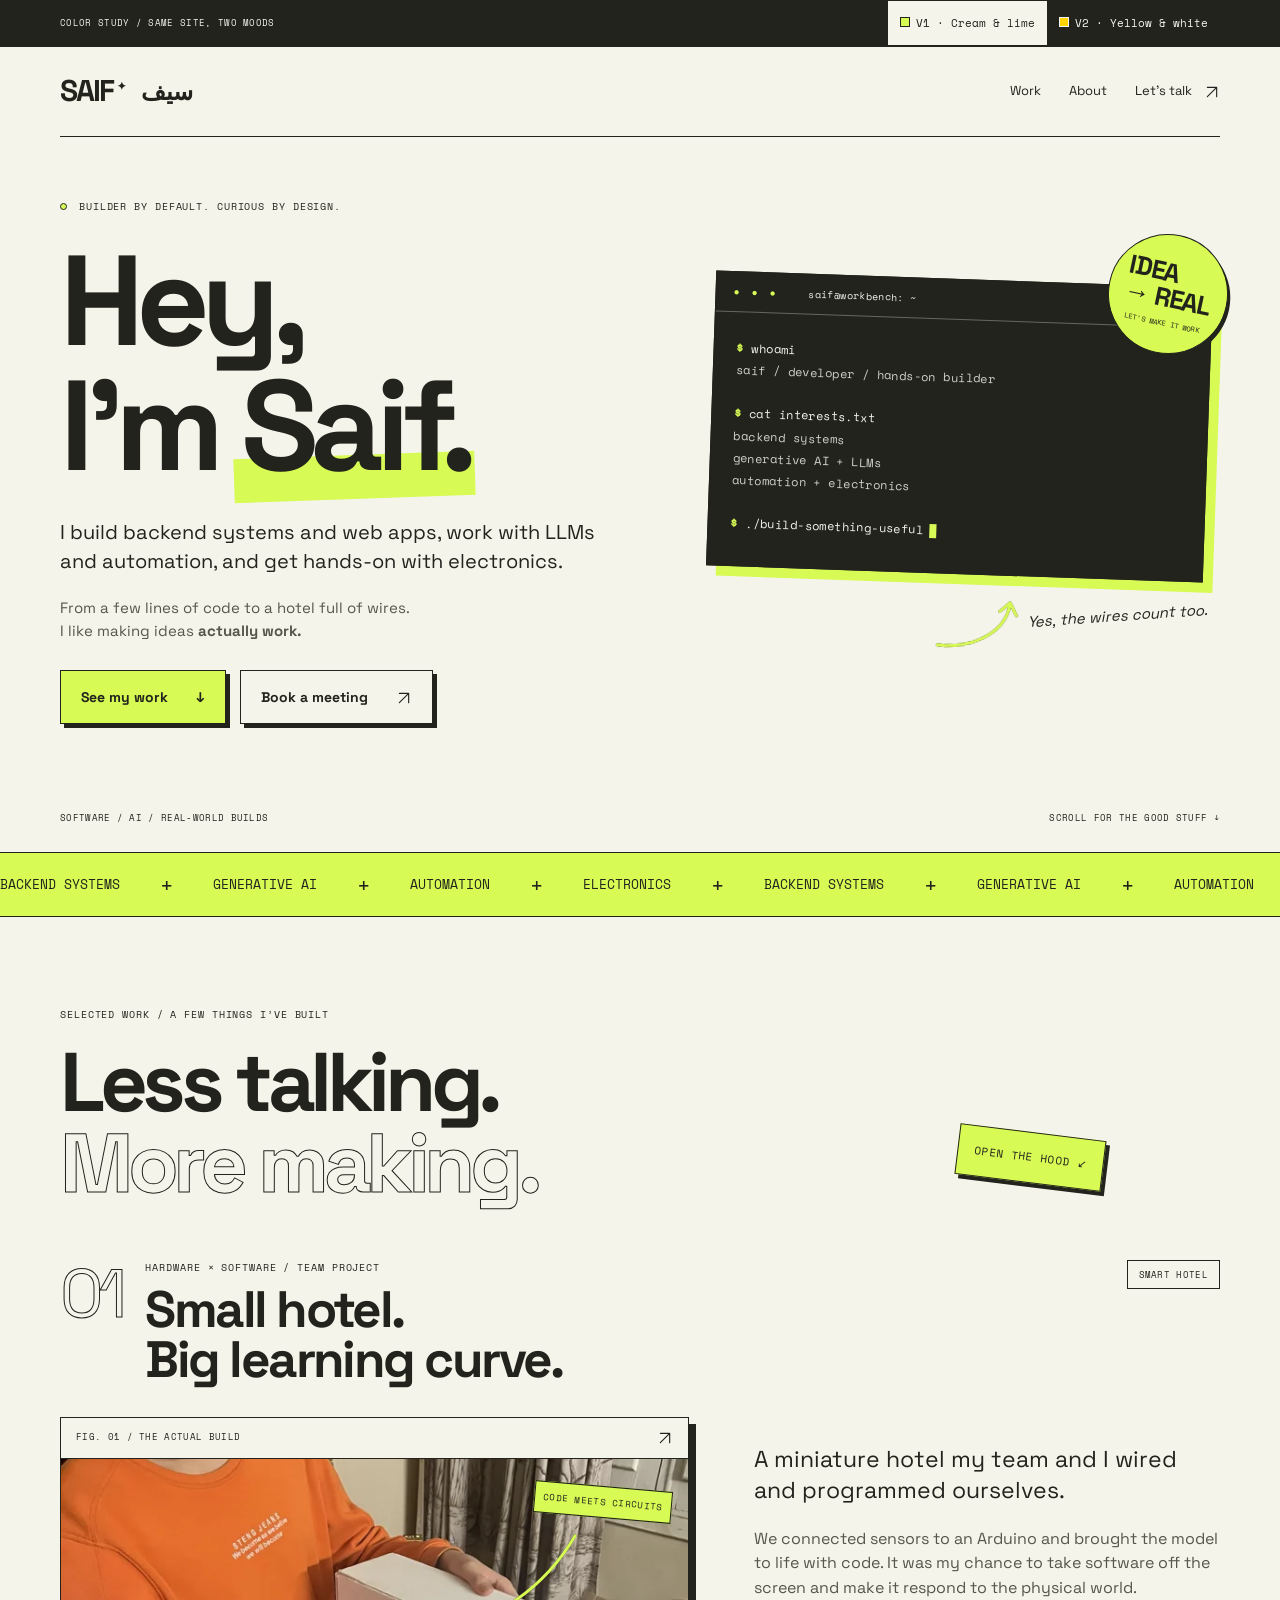
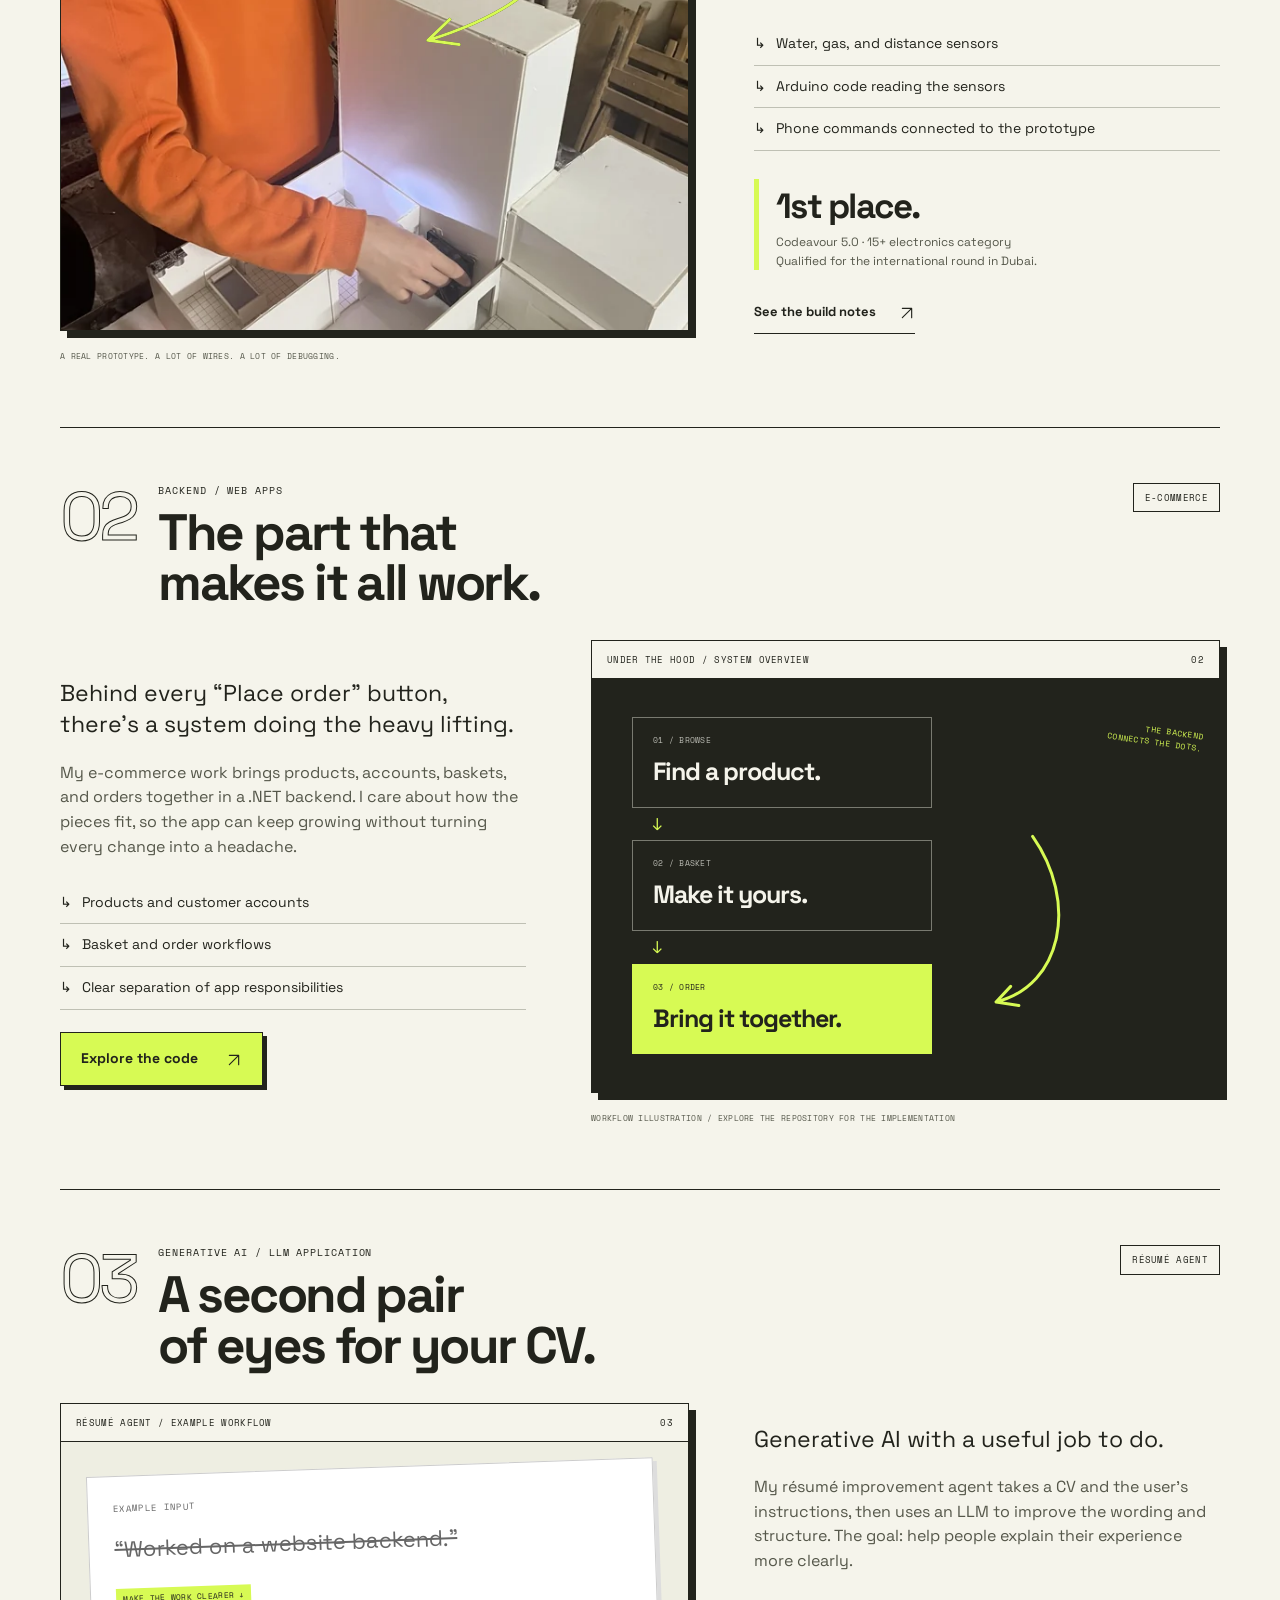
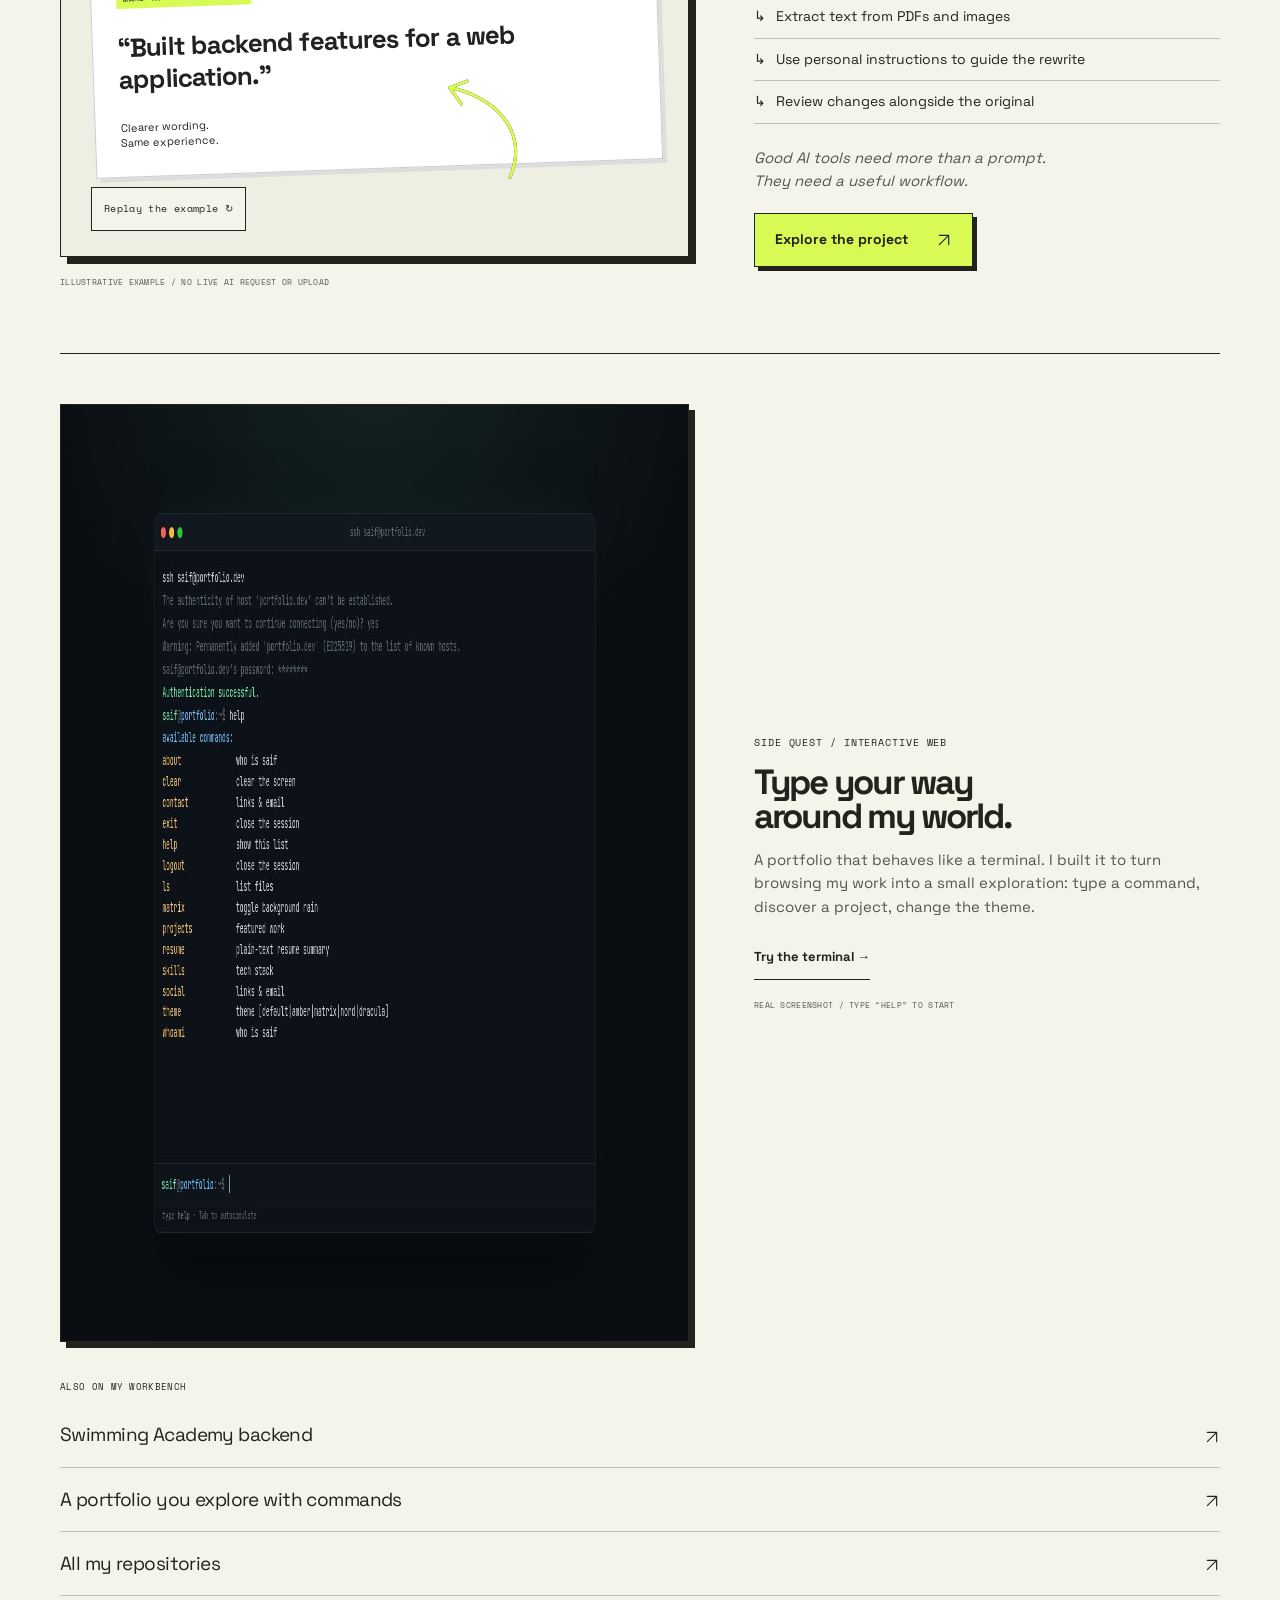
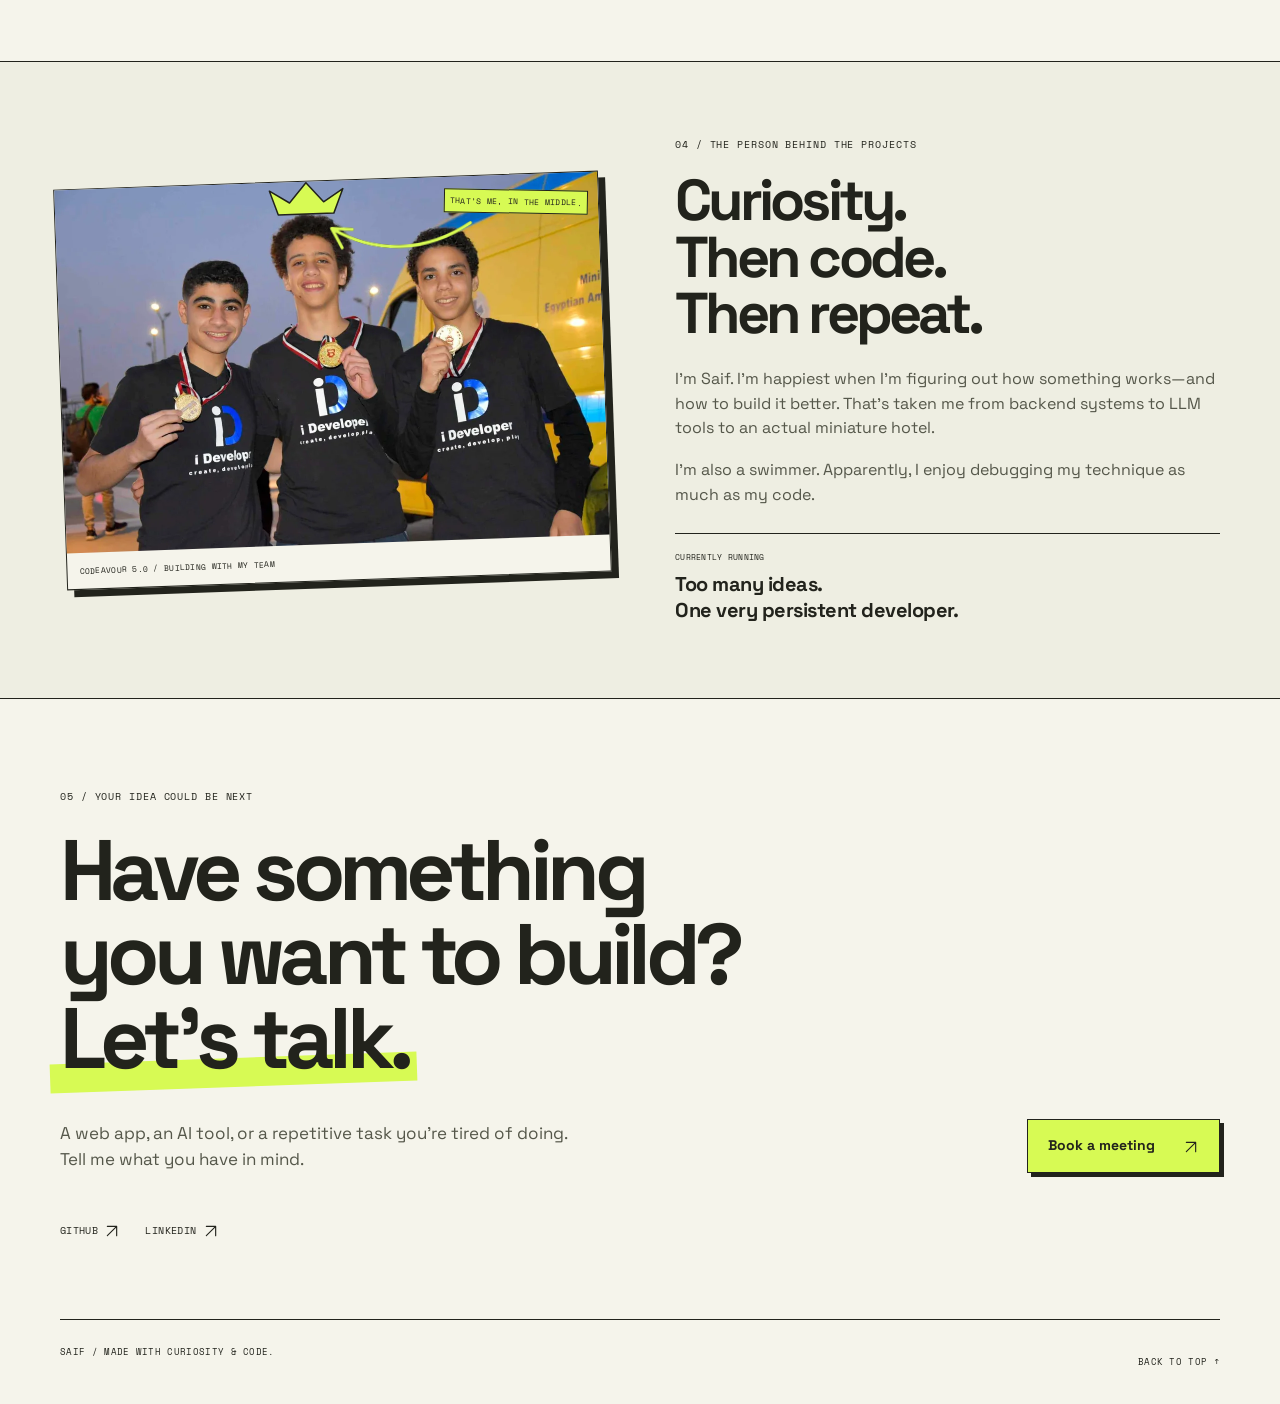
==== index.html @ 9e14cfbb "Build two tech-zine portfolio color demos" ====
<!doctype html>
<html lang="en" data-theme="cream">
<head><meta charset="utf-8"><meta name="viewport" content="width=device-width,initial-scale=1"><meta name="theme-color" content="#F5F4EB"><meta name="description" content="Hey, I’m Saif. I build backend systems, web apps, LLM tools, automation, and things with wires. Explore my projects and let’s talk."><title>Hey, I’m Saif. — Things I've built</title><link rel="icon" href="favicon.svg"><link rel="stylesheet" href="style.css"><script src="config.js"></script><script src="script.js" defer></script></head>
<body>
<a class="skip" href="#main">Skip to content</a>
<div class="palette"><div class="wrap palette-inner"><span class="mono">COLOR STUDY / SAME SITE, TWO MOODS</span><div role="group" aria-label="Choose color demo"><button data-palette="cream" aria-pressed="true"><i class="swatch cream"></i>V1 <span>· Cream & lime</span></button><button data-palette="yellow" aria-pressed="false"><i class="swatch yellow"></i>V2 <span>· Yellow & white</span></button></div></div></div>
<header class="wrap mast" id="top"><a class="logo" href="#top" aria-label="Saif home">SAIF<span>✦</span><small lang="ar">سيف</small></a><nav aria-label="Main navigation"><a href="#work">Work</a><a href="#about">About</a><a href="#contact">Let’s talk <span aria-hidden="true"><svg class="inline-arrow" viewBox="0 0 24 24" aria-hidden="true"><path d="M5 19 19 5M5 5h14v14"/></svg></span></a></nav></header>
<main id="main">
<section class="hero wrap">
<div class="hero-copy"><p class="mono eyebrow"><span class="status-dot"></span> BUILDER BY DEFAULT. CURIOUS BY DESIGN.</p><h1>Hey,<br>I’m <span class="highlight">Saif.</span></h1><p class="intro">I build backend systems and web apps, work with LLMs and automation, and get hands-on with electronics.</p><p class="hero-aside">From a few lines of code to a hotel full of wires.<br>I like making ideas <strong>actually work.</strong></p><div class="actions"><a class="button primary" href="#work">See my work <span aria-hidden="true">↓</span></a><button class="button booking">Book a meeting <span aria-hidden="true"><svg class="inline-arrow" viewBox="0 0 24 24" aria-hidden="true"><path d="M5 19 19 5M5 5h14v14"/></svg></span></button></div></div>
<div class="hero-art"><div class="terminal"><div class="terminal-bar mono"><span>● ● ●</span> saif@workbench: ~</div><div class="terminal-body mono"><p><b>$</b> whoami</p><p class="output">saif / developer / hands-on builder</p><p><b>$</b> cat interests.txt</p><p class="output">backend systems<br>generative AI + LLMs<br>automation + electronics</p><p><b>$</b> ./build-something-useful<span class="cursor"></span></p></div></div><div class="round-sticker"><b>IDEA<br>→ REAL</b><span class="mono">LET’S MAKE IT WORK</span></div><div class="hero-note"><svg class="draw" viewBox="0 0 130 70" aria-hidden="true"><path pathLength="1" d="M12 57 C65 66 104 42 110 9 M96 19 L110 9 L117 26"/></svg><span>Yes, the wires count too.</span></div></div>
<div class="hero-bottom mono"><span>SOFTWARE / AI / REAL-WORLD BUILDS</span><a href="#work">SCROLL FOR THE GOOD STUFF ↓</a></div>
</section>
<div class="ticker" aria-hidden="true"><div>BACKEND SYSTEMS <b>+</b> GENERATIVE AI <b>+</b> AUTOMATION <b>+</b> ELECTRONICS <b>+</b> BACKEND SYSTEMS <b>+</b> GENERATIVE AI <b>+</b> AUTOMATION <b>+</b> ELECTRONICS <b>+</b></div></div>
<section class="work wrap" id="work"><div class="section-title"><p class="mono eyebrow">SELECTED WORK / A FEW THINGS I’VE BUILT</p><h2>Less talking.<br><span class="outline">More making.</span></h2><span class="small-sticker mono">OPEN THE HOOD ↙</span></div>
<article class="project hotel" id="smart-hotel"><div class="project-head"><span class="project-number">01</span><div><p class="mono eyebrow">HARDWARE × SOFTWARE / TEAM PROJECT</p><h3>Small hotel.<br>Big learning curve.</h3></div><span class="tag mono">SMART HOTEL</span></div>
<div class="project-layout"><div class="project-media"><figure class="photo-frame annotated"><div class="frame-top mono"><span>FIG. 01 / THE ACTUAL BUILD</span><span><svg class="inline-arrow" viewBox="0 0 24 24" aria-hidden="true"><path d="M5 19 19 5M5 5h14v14"/></svg></span></div><img src="smart-hotel-build.webp" width="675" height="900" alt="Testing the electronics inside our miniature Smart Hotel" loading="lazy"><span class="photo-label mono">CODE MEETS CIRCUITS</span><svg class="draw photo-arrow" viewBox="0 0 600 450" aria-hidden="true"><path pathLength="1" d="M492 74 C462 125 419 153 351 174 M372 154 L351 174 L381 178"/></svg></figure><p class="media-caption mono">A REAL PROTOTYPE. A LOT OF WIRES. A LOT OF DEBUGGING.</p></div><div class="project-copy"><p class="lead">A miniature hotel my team and I wired and programmed ourselves.</p><p>We connected sensors to an Arduino and brought the model to life with code. It was my chance to take software off the screen and make it respond to the physical world.</p><ul class="feature-list"><li>Water, gas, and distance sensors</li><li>Arduino code reading the sensors</li><li>Phone commands connected to the prototype</li></ul><div class="award"><strong>1st place.</strong><p>Codeavour 5.0 · 15+ electronics category<br>Qualified for the international round in Dubai.</p></div><button class="text-button" data-gallery>See the build notes <span aria-hidden="true"><svg class="inline-arrow" viewBox="0 0 24 24" aria-hidden="true"><path d="M5 19 19 5M5 5h14v14"/></svg></span></button></div></div>
<div class="build-notes" hidden><figure><img src="smart-hotel-code.webp" alt="Original Arduino sketch used to read Smart Hotel sensors" width="675" height="900" loading="lazy"><figcaption class="mono">FROM THE WORKBENCH / ARDUINO CODE</figcaption></figure><figure><img src="codeavour-trophy.webp" alt="Our Codeavour trophy" width="675" height="900" loading="lazy"><figcaption class="mono">FROM THE COMPETITION / THE TROPHY</figcaption></figure></div>
</article>
<article class="project" id="backend"><div class="project-head"><span class="project-number">02</span><div><p class="mono eyebrow">BACKEND / WEB APPS</p><h3>The part that<br>makes it all work.</h3></div><span class="tag mono">E-COMMERCE</span></div><div class="project-layout reverse"><div class="project-copy"><p class="lead">Behind every “Place order” button, there’s a system doing the heavy lifting.</p><p>My e-commerce work brings products, accounts, baskets, and orders together in a .NET backend. I care about how the pieces fit, so the app can keep growing without turning every change into a headache.</p><ul class="feature-list"><li>Products and customer accounts</li><li>Basket and order workflows</li><li>Clear separation of app responsibilities</li></ul><a class="button primary" href="https://github.com/SaifEldeen11/E-CommerceApp__Solution" target="_blank" rel="noopener">Explore the code <span aria-hidden="true"><svg class="inline-arrow" viewBox="0 0 24 24" aria-hidden="true"><path d="M5 19 19 5M5 5h14v14"/></svg></span></a></div><div class="project-media"><div class="system-board annotated"><div class="frame-top mono"><span>UNDER THE HOOD / SYSTEM OVERVIEW</span><span>02</span></div><div class="system-flow"><div class="system-node"><small class="mono">01 / BROWSE</small><strong>Find a product.</strong></div><span class="flow-line">↓</span><div class="system-node"><small class="mono">02 / BASKET</small><strong>Make it yours.</strong></div><span class="flow-line">↓</span><div class="system-node focus-node"><small class="mono">03 / ORDER</small><strong>Bring it together.</strong></div></div><span class="board-note mono">THE BACKEND<br>CONNECTS THE DOTS.</span><svg class="draw board-arrow" viewBox="0 0 450 450" aria-hidden="true"><path pathLength="1" d="M364 170 C414 241 397 333 324 351 M340 334 L324 351 L349 355"/></svg></div><p class="media-caption mono">WORKFLOW ILLUSTRATION / EXPLORE THE REPOSITORY FOR THE IMPLEMENTATION</p></div></div></article>
<article class="project" id="ai"><div class="project-head"><span class="project-number">03</span><div><p class="mono eyebrow">GENERATIVE AI / LLM APPLICATION</p><h3>A second pair<br>of eyes for your CV.</h3></div><span class="tag mono">RÉSUMÉ AGENT</span></div><div class="project-layout"><div class="project-media"><div class="agent-demo annotated"><div class="frame-top mono"><span>RÉSUMÉ AGENT / EXAMPLE WORKFLOW</span><span>03</span></div><div class="paper"><p class="mono">EXAMPLE INPUT</p><p class="before">“Worked on a website backend.”</p><span class="edit-label mono">MAKE THE WORK CLEARER ↓</span><p class="after">“Built backend features for a web application.”</p><p class="change-note">Clearer wording.<br>Same experience.</p></div><button class="run-example mono">Replay the example <span aria-hidden="true">↻</span></button><svg class="draw ai-arrow" viewBox="0 0 450 450" aria-hidden="true"><path pathLength="1" d="M373 364 C395 311 353 275 307 266 M326 259 L307 266 L320 284"/></svg></div><p class="media-caption mono">ILLUSTRATIVE EXAMPLE / NO LIVE AI REQUEST OR UPLOAD</p></div><div class="project-copy"><p class="lead">Generative AI with a useful job to do.</p><p>My résumé improvement agent takes a CV and the user’s instructions, then uses an LLM to improve the wording and structure. The goal: help people explain their experience more clearly.</p><ul class="feature-list"><li>Extract text from PDFs and images</li><li>Use personal instructions to guide the rewrite</li><li>Review changes alongside the original</li></ul><p class="margin-note">Good AI tools need more than a prompt.<br>They need a useful workflow.</p><a class="button primary" href="https://github.com/SaifEldeen11/resume-improvement-agent" target="_blank" rel="noopener">Explore the project <span aria-hidden="true"><svg class="inline-arrow" viewBox="0 0 24 24" aria-hidden="true"><path d="M5 19 19 5M5 5h14v14"/></svg></span></a></div></div></article>
<div class="bonus-project"><a class="bonus-shot" href="https://saifeldeen11.github.io/Saif/" target="_blank" rel="noopener"><img src="terminal-project.png" width="1363" height="936" alt="Real screenshot of my terminal portfolio showing its help command and available commands" loading="lazy"></a><div><p class="mono eyebrow">SIDE QUEST / INTERACTIVE WEB</p><h3>Type your way<br>around my world.</h3><p>A portfolio that behaves like a terminal. I built it to turn browsing my work into a small exploration: type a command, discover a project, change the theme.</p><a class="text-button" href="https://saifeldeen11.github.io/Saif/" target="_blank" rel="noopener">Try the terminal →</a><p class="mono media-caption">REAL SCREENSHOT / TYPE “HELP” TO START</p></div></div><div class="more-work"><span class="mono">ALSO ON MY WORKBENCH</span><a href="https://github.com/SaifEldeen11/ISwim-Academy_Solution" target="_blank" rel="noopener">Swimming Academy backend <span><svg class="inline-arrow" viewBox="0 0 24 24" aria-hidden="true"><path d="M5 19 19 5M5 5h14v14"/></svg></span></a><a href="https://saifeldeen11.github.io/Saif/" target="_blank" rel="noopener">A portfolio you explore with commands <span><svg class="inline-arrow" viewBox="0 0 24 24" aria-hidden="true"><path d="M5 19 19 5M5 5h14v14"/></svg></span></a><a href="https://github.com/SaifEldeen11" target="_blank" rel="noopener">All my repositories <span><svg class="inline-arrow" viewBox="0 0 24 24" aria-hidden="true"><path d="M5 19 19 5M5 5h14v14"/></svg></span></a></div>
</section>
<section class="about" id="about"><div class="wrap about-grid"><div class="about-photo annotated"><img src="codeavour-team.webp" width="1050" height="701" loading="lazy" alt="Saif in the middle with his two teammates and their Codeavour medals"><span class="me-label mono">THAT’S ME, IN THE MIDDLE.</span><svg class="draw" viewBox="0 0 600 400" aria-hidden="true"><path pathLength="1" d="M460 52 C407 85 350 82 305 53 M316 75 L305 53 L328 55"/><path class="crown" d="M246 36 L237 9 L259 23 L278 1 L297 23 L319 9 L308 36 Z"/></svg><span class="photo-foot mono">CODEAVOUR 5.0 / BUILDING WITH MY TEAM</span></div><div><p class="mono eyebrow">04 / THE PERSON BEHIND THE PROJECTS</p><h2>Curiosity.<br>Then code.<br>Then repeat.</h2><p>I’m Saif. I’m happiest when I’m figuring out how something works—and how to build it better. That’s taken me from backend systems to LLM tools to an actual miniature hotel.</p><p>I’m also a swimmer. Apparently, I enjoy debugging my technique as much as my code.</p><div class="aside-joke"><span class="mono">CURRENTLY RUNNING</span><strong>Too many ideas.<br>One very persistent developer.</strong></div></div></div></section>
<section class="contact wrap" id="contact"><p class="mono eyebrow">05 / YOUR IDEA COULD BE NEXT</p><h2>Have something<br>you want to build?<br><span class="highlight">Let’s talk.</span></h2><div class="contact-bottom"><p>A web app, an AI tool, or a repetitive task you’re tired of doing.<br>Tell me what you have in mind.</p><button class="button primary booking">Book a meeting <span aria-hidden="true"><svg class="inline-arrow" viewBox="0 0 24 24" aria-hidden="true"><path d="M5 19 19 5M5 5h14v14"/></svg></span></button></div><div class="contact-links mono"><a href="https://github.com/SaifEldeen11" target="_blank" rel="noopener">GITHUB <svg class="inline-arrow" viewBox="0 0 24 24" aria-hidden="true"><path d="M5 19 19 5M5 5h14v14"/></svg></a><a href="https://www.linkedin.com/in/saifeldeenahmed/" target="_blank" rel="noopener">LINKEDIN <svg class="inline-arrow" viewBox="0 0 24 24" aria-hidden="true"><path d="M5 19 19 5M5 5h14v14"/></svg></a></div></section>
</main><footer class="wrap footer mono"><span>SAIF / MADE WITH CURIOSITY & CODE.</span><a href="#top">BACK TO TOP ↑</a></footer>
<dialog id="booking-dialog" aria-labelledby="booking-title"><button class="close-dialog" aria-label="Close booking dialog">×</button><p class="mono eyebrow">LET’S MAKE SOMETHING</p><h2 id="booking-title">Let’s talk.</h2><p>My booking calendar is being set up. For now, send me a message on LinkedIn and we’ll find a time.</p><a class="button primary" href="https://www.linkedin.com/in/saifeldeenahmed/" target="_blank" rel="noopener">Message me on LinkedIn <svg class="inline-arrow" viewBox="0 0 24 24" aria-hidden="true"><path d="M5 19 19 5M5 5h14v14"/></svg></a><p class="mono booking-status">Online time slots will appear once my calendar is connected.</p></dialog>
</body></html>
---- style.css ----
@font-face{font-family:Space Grotesk;src:url(space-grotesk.woff2) format('woff2');font-weight:400 700;font-display:swap}@font-face{font-family:Space Mono;src:url(space-mono.woff2) format('woff2');font-weight:400;font-display:swap}
:root{--paper:#F5F4EB;--ink:#22231C;--accent:#D7FA54;--muted:#55574a;--line:#bfc0b4;--panel:#eeeee2;--terminal:#22231C;--terminal-text:#F5F4EB;scroll-behavior:smooth}html[data-theme=yellow]{--paper:#FFFFFF;--ink:#141414;--accent:#FFD400;--muted:#555;--line:#c8c8c8;--panel:#f3f3f3;--terminal:#141414;--terminal-text:#FFFFFF}*{box-sizing:border-box}body{margin:0;background:var(--paper);color:var(--ink);font:17px/1.55 'Space Grotesk',sans-serif}a{color:inherit;text-decoration:none}button{font:inherit;color:inherit;cursor:pointer}img{display:block;max-width:100%}h1,h2,h3,p,figure{margin:0}h1,h2,h3{font-weight:700;line-height:.98;letter-spacing:-.065em}p+p{margin-top:17px}button,a{-webkit-tap-highlight-color:transparent}a:focus-visible,button:focus-visible{outline:3px solid var(--ink);outline-offset:5px}section[id],article[id]{scroll-margin-top:90px}.wrap{width:min(1160px,calc(100% - 48px));margin:auto}.mono{font:11px/1.5 'Space Mono',monospace;letter-spacing:.035em}.skip{position:fixed;top:-100px;left:10px;z-index:99;background:var(--accent);padding:15px}.skip:focus{top:10px}.palette{position:sticky;top:0;z-index:20;background:var(--ink);color:var(--paper);border-bottom:1px solid var(--ink)}.palette-inner{min-height:46px;display:flex;align-items:center;justify-content:space-between;gap:14px}.palette-inner>span{font-size:9px}.palette button{border:0;background:transparent;color:var(--paper);min-height:44px;padding:6px 12px;font:11px 'Space Mono',monospace}.palette button[aria-pressed=true]{background:var(--paper);color:var(--ink)}.swatch{display:inline-block;width:10px;height:10px;margin-right:6px;border:1px solid currentColor}.swatch.cream{background:#D7FA54}.swatch.yellow{background:#FFD400}.mast{display:flex;align-items:center;justify-content:space-between;min-height:90px;border-bottom:1px solid var(--ink)}.logo{font-size:30px;font-weight:700;letter-spacing:-2px;display:flex;align-items:center;gap:4px}.logo>span{font-size:11px;align-self:flex-start;padding-top:10px}.logo small{font-size:24px;margin-left:13px;letter-spacing:0}.mast nav{display:flex;gap:28px;font-size:13px}.mast nav a{min-height:44px;display:flex;align-items:center;gap:12px}.mast nav a:hover{text-decoration:underline;text-underline-offset:5px}.hero{padding-top:62px;display:grid;grid-template-columns:1.15fr 1fr;gap:35px 65px}.eyebrow{font-size:10px;letter-spacing:.09em}.status-dot{display:inline-block;width:7px;height:7px;background:var(--accent);border:1px solid var(--ink);margin-right:5px;border-radius:50%}h1{font-size:clamp(84px,10vw,142px);margin:24px 0 29px}.highlight{position:relative;isolation:isolate;white-space:nowrap}.highlight:after{content:'';position:absolute;z-index:-1;left:-3%;right:-2%;height:27%;bottom:5%;background:var(--accent);transform:rotate(-2deg)}.intro{font-size:20px;line-height:1.45;max-width:43ch}.hero-aside{font-size:15px;color:var(--muted);margin-top:20px}.actions{display:flex;gap:14px;flex-wrap:wrap;margin-top:28px}.button{border:1.5px solid var(--ink);border-radius:0;background:var(--paper);padding:15px 20px;min-height:54px;display:inline-flex;align-items:center;justify-content:space-between;gap:28px;font-size:14px;font-weight:700;box-shadow:4px 4px 0 var(--ink);transition:transform .2s,box-shadow .2s}.button.primary{background:var(--accent)}.button:hover{transform:translate(-2px,-2px);box-shadow:6px 6px 0 var(--ink)}.button:active{transform:translate(3px,3px);box-shadow:1px 1px 0 var(--ink)}.hero-art{position:relative;align-self:center;padding-top:15px;margin-right:12px}.terminal{background:var(--terminal);color:var(--terminal-text);border:1.5px solid var(--ink);box-shadow:10px 10px 0 var(--accent);transform:rotate(2deg)}.terminal-bar{display:flex;gap:30px;border-bottom:1px solid #666;padding:12px 17px;font-size:10px}.terminal-bar>span{color:var(--accent);letter-spacing:3px}.terminal-body{font-size:12px;padding:25px 22px 31px;line-height:1.85}.terminal-body p+p{margin-top:0}.terminal-body .output{color:#d0d0c8;margin-bottom:21px}.terminal-body b{color:var(--accent)}.cursor{display:inline-block;width:7px;height:14px;background:var(--accent);margin-left:6px;vertical-align:middle;animation:blink 1.2s step-end infinite}.round-sticker{position:absolute;right:-20px;top:-30px;border:1.5px solid var(--ink);background:var(--accent);width:120px;height:120px;border-radius:50%;display:flex;flex-direction:column;justify-content:center;align-items:center;transform:rotate(12deg);box-shadow:3px 3px 0 var(--ink)}.round-sticker b{font-size:26px;line-height:1;letter-spacing:-1px}.round-sticker span{font-size:7px;margin-top:8px}.hero-note{display:flex;justify-content:flex-end;align-items:center;margin-top:20px;font-size:15px;font-style:italic;transform:rotate(-4deg)}.hero-note svg{width:100px;height:65px}.draw path{fill:none;stroke:var(--accent);stroke-width:3;stroke-linecap:round;stroke-linejoin:round;vector-effect:non-scaling-stroke;filter:drop-shadow(.5px .5px 0 var(--ink))}.hero-bottom{grid-column:1/-1;display:flex;justify-content:space-between;margin-top:30px;padding:22px 0 27px;font-size:9px}.ticker{overflow:hidden;background:var(--accent);border-block:1.5px solid var(--ink)}.ticker>div{display:flex;align-items:center;gap:40px;width:max-content;white-space:nowrap;font:13px 'Space Mono',monospace;padding:15px 0;animation:marquee 32s linear infinite}.ticker b{font-size:22px;font-weight:400}.work{padding-top:90px}.section-title{position:relative}.section-title h2{font-size:clamp(53px,6.5vw,87px);margin-top:20px}.outline{-webkit-text-stroke:1px var(--ink);color:transparent}.small-sticker{position:absolute;right:10%;bottom:22px;background:var(--accent);border:1.5px solid var(--ink);box-shadow:4px 4px 0 var(--ink);padding:16px;transform:rotate(7deg)}.project{padding-block:55px 65px;border-bottom:1.5px solid var(--ink)}.project-head{display:flex;align-items:flex-start;gap:23px;margin-bottom:32px}.project-number{font-size:68px;line-height:1;font-weight:400;letter-spacing:-.07em;-webkit-text-stroke:1px var(--ink);color:transparent}.project-head h3{font-size:clamp(36px,4vw,54px);margin-top:10px;letter-spacing:-.05em}.tag{margin-left:auto;border:1px solid var(--ink);padding:7px 11px;white-space:nowrap;font-size:9px}.project-layout{display:grid;grid-template-columns:1.35fr 1fr;gap:65px;align-items:center}.project-layout.reverse{grid-template-columns:1fr 1.35fr}.project-copy p{font-size:16px;color:var(--muted)}.project-copy .lead{font-size:23px;line-height:1.35;color:var(--ink);margin-bottom:20px}.project-media{min-width:0}.photo-frame,.system-board,.agent-demo{border:1.5px solid var(--ink);box-shadow:7px 7px 0 var(--ink);position:relative;overflow:hidden;background:var(--panel)}.frame-top{padding:12px 15px;border-bottom:1.5px solid var(--ink);display:flex;justify-content:space-between;font-size:9px;background:var(--paper);color:var(--ink);position:relative;z-index:1}.photo-frame>img{width:100%;height:auto;aspect-ratio:4/3;object-fit:cover;object-position:center 60%}.photo-label{position:absolute;right:16px;top:68px;background:var(--accent);padding:8px;border:1px solid var(--ink);transform:rotate(5deg);font-size:9px}.photo-arrow{position:absolute;inset:40px 0 0;width:100%;height:calc(100% - 40px)}.media-caption{font-size:8px;margin-top:19px;color:var(--muted)}.feature-list{list-style:none;margin:22px 0;padding:0;font-size:14px}.feature-list li{padding:10px 0;border-bottom:1px solid var(--line)}.feature-list li:before{content:'↳';margin-right:10px}.award{border-left:5px solid var(--accent);padding-left:17px;margin:28px 0 20px}.award strong{font-size:35px;letter-spacing:-.05em}.award p{font-size:12px}.text-button{padding:9px 0;min-height:44px;border:0;border-bottom:1px solid var(--ink);background:transparent;font-size:13px;font-weight:700}.text-button span{margin-left:20px}.build-notes:not([hidden]){display:grid;grid-template-columns:1fr 1fr;gap:20px;margin-top:35px}.build-notes img{width:100%;height:400px;object-fit:cover}.build-notes figcaption{font-size:9px;margin-top:10px}.system-board{background:var(--terminal);color:var(--terminal-text)}.system-flow{padding:38px 90px 38px 40px}.system-node{border:1px solid #797a70;padding:16px 20px;max-width:300px}.system-node small{display:block;color:#babbb3;font-size:8px}.system-node strong{display:block;font-size:25px;letter-spacing:-.04em;margin-top:6px}.focus-node{background:var(--accent);color:var(--ink);border-color:var(--accent)}.focus-node small{color:var(--ink)}.flow-line{display:block;padding:3px 20px;color:var(--accent)}.board-note{position:absolute;right:16px;top:83px;transform:rotate(8deg);font-size:8px;color:var(--accent);text-align:right}.board-arrow{position:absolute;inset:40px 0 0;height:calc(100% - 40px);width:100%;pointer-events:none}.agent-demo{background:var(--panel);padding-bottom:25px}.paper{background:white;color:#222;border:1px solid #ccc;margin:25px 30px 18px;padding:25px;box-shadow:4px 4px 0 #ddd;transform:rotate(-2deg)}.paper>p:first-child{font-size:9px;color:#666}.paper .before{font-size:22px;line-height:1.25;text-decoration:line-through;color:#666;margin:20px 0}.edit-label{font-size:8px;background:var(--accent);color:var(--ink);padding:4px 7px}.paper .after{font-size:26px;line-height:1.2;letter-spacing:-.035em;margin-top:24px;font-weight:700}.paper .change-note{font-size:11px;line-height:1.4;margin-top:25px}.run-example{margin-left:30px;background:var(--paper);border:1px solid var(--ink);padding:12px;min-height:44px;font-size:10px}.ai-arrow{position:absolute;inset:40px 0 0;width:100%;height:calc(100% - 40px);pointer-events:none}.project-copy .margin-note{font-size:15px;font-style:italic;padding:0 0 20px}.more-work{display:grid;grid-template-columns:1fr;gap:0;padding-block:38px 65px}.more-work>span{margin-bottom:10px;font-size:9px}.more-work a{display:flex;align-items:center;justify-content:space-between;padding:17px 0;border-bottom:1px solid var(--line);font-size:19px;letter-spacing:-.03em}.more-work a:hover span{transform:translate(3px,-3px)}.about{background:var(--panel);border-block:1.5px solid var(--ink);padding:75px 0}.about-grid{display:grid;grid-template-columns:1fr 1fr;gap:70px;align-items:center}.about-photo{position:relative;transform:rotate(-2deg);border:1.5px solid var(--ink);background:var(--paper);box-shadow:7px 7px 0 var(--ink)}.about-photo img{width:100%;height:auto}.about-photo .draw{position:absolute;top:0;left:0;width:100%;height:calc(100% - 40px);pointer-events:none}.me-label{position:absolute;right:10px;top:15px;font-size:8px;padding:5px;background:var(--accent);border:1px solid var(--ink);transform:rotate(3deg)}.draw .crown{fill:var(--accent);stroke:var(--ink);stroke-width:1.5;filter:none}.photo-foot{display:block;padding:12px;font-size:8px}.about h2{font-size:clamp(42px,4.5vw,63px);margin:20px 0 25px}.about p:not(.eyebrow){font-size:16px;color:var(--muted)}.aside-joke{border-top:1px solid var(--ink);margin-top:25px;padding-top:17px}.aside-joke>span{font-size:8px;display:block}.aside-joke strong{display:block;font-size:20px;line-height:1.3;letter-spacing:-.025em;margin-top:8px}.contact{padding-block:90px 70px}.contact h2{font-size:clamp(49px,6.7vw,88px);margin:25px 0 38px}.contact-bottom{display:flex;align-items:center;justify-content:space-between;gap:25px}.contact-bottom p{font-size:17px;max-width:54ch;color:var(--muted)}.contact-links{display:flex;gap:25px;margin-top:40px;font-size:10px}.footer{border-top:1px solid var(--ink);padding-block:25px;display:flex;justify-content:space-between;font-size:9px}.footer a,.contact-links a{padding-block:10px}dialog{width:min(540px,calc(100% - 36px));background:var(--paper);color:var(--ink);border:2px solid var(--ink);padding:42px 30px;box-shadow:8px 8px 0 var(--accent)}dialog::backdrop{background:#0009}dialog h2{font-size:52px;margin:20px 0}dialog .button{margin:25px 0 15px}dialog .booking-status{font-size:9px;color:var(--muted)}.close-dialog{position:absolute;right:8px;top:5px;width:44px;height:44px;font-size:30px;background:transparent;border:0}.js .draw path[pathLength]{stroke-dasharray:1;stroke-dashoffset:1}.js .draw.active path[pathLength]{animation:draw 1.2s .12s ease forwards}.js .draw.active path+path{animation-delay:.4s}.replaying .after{animation:reveal .8s both}.replaying .change-note{animation:reveal .8s .3s both}@keyframes draw{to{stroke-dashoffset:0}}@keyframes blink{50%{opacity:0}}@keyframes marquee{to{transform:translateX(-50%)}}@keyframes reveal{from{opacity:0;transform:translateY(8px)}to{opacity:1;transform:translateY(0)}}
@media(max-width:800px){.wrap{width:calc(100% - 36px)}.palette-inner{justify-content:center}.palette-inner>span{display:none}.palette button{font-size:10px}.mast{min-height:76px}.mast nav{gap:17px;font-size:12px}.hero{grid-template-columns:1fr;padding-top:36px;gap:30px}.hero-copy{max-width:600px}h1{font-size:clamp(79px,18vw,115px);margin:22px 0}.intro{font-size:18px}.hero-aside{font-size:14px}.hero-art{margin:25px 20px 0 4px;max-width:550px;width:calc(100% - 24px)}.terminal-body{font-size:11px}.round-sticker{width:94px;height:94px;top:-25px;right:-16px}.round-sticker b{font-size:23px}.round-sticker span{font-size:6px}.hero-note{font-size:13px}.hero-bottom{margin-top:0;font-size:7px;gap:20px;align-items:center;padding-top:0}.hero-bottom>a{text-align:right}.work{padding-top:55px}.section-title h2{font-size:55px}.small-sticker{right:0;bottom:17px;font-size:8px;padding:10px}.project{padding-block:38px 44px}.project-head{gap:15px;flex-wrap:wrap;margin-bottom:25px}.project-number{font-size:52px}.project-head h3{font-size:37px}.project-head .eyebrow{font-size:8px}.tag{display:none}.project-layout,.project-layout.reverse{grid-template-columns:1fr;gap:28px}.reverse .project-media{grid-row:1}.project-copy .lead{font-size:22px}.project-copy p{font-size:15px}.system-flow{padding:30px 70px 30px 25px}.system-node strong{font-size:23px}.system-node{padding:13px 17px}.photo-label{font-size:8px;top:59px;right:10px}.frame-top{font-size:8px}.more-work{padding-block:30px 45px}.more-work a{font-size:16px}.about{padding-block:48px}.about-grid{grid-template-columns:1fr;gap:44px}.about-photo{margin:0 7px}.about h2{font-size:49px}.contact{padding-block:54px 44px}.contact h2{font-size:clamp(45px,10.7vw,70px)}.contact-bottom{align-items:flex-start;flex-direction:column}.contact-bottom .button{width:100%;justify-content:space-between}.contact-bottom p{font-size:16px}.footer{font-size:7px;gap:14px}.build-notes img{height:260px}.hero .actions .button{flex:1;padding:13px 15px;gap:12px;font-size:13px;white-space:nowrap}.paper{margin:22px 20px 18px;padding:22px}.paper .after{font-size:24px}}
@media(max-width:360px){.mast nav{gap:10px}.logo{font-size:25px}.logo small{display:none}.palette button{padding-inline:8px}.small-sticker{position:static;display:inline-block;margin:20px 0 0}.hero .actions{gap:10px}.hero .actions .button{font-size:12px;padding-inline:10px}}
@media(prefers-reduced-motion:reduce){html{scroll-behavior:auto}*,*:before,*:after{animation:none!important;transition:none!important}.js .draw path[pathLength]{stroke-dashoffset:0}.ticker>div{transform:none}}

.inline-arrow{display:inline-block;width:16px;height:16px;vertical-align:middle;flex-shrink:0}.inline-arrow path{fill:none;stroke:currentColor;stroke-width:1.7;stroke-linecap:round;stroke-linejoin:round}.bonus-project{display:grid;grid-template-columns:1.35fr 1fr;gap:65px;align-items:center;padding-top:50px}.bonus-shot{display:block;border:1.5px solid var(--ink);box-shadow:6px 6px 0 var(--ink)}.bonus-project h3{font-size:35px;margin:15px 0}.bonus-project p:not(.mono){font-size:15px;color:var(--muted);margin-bottom:18px}.bonus-project .text-button{display:inline-flex;align-items:center}@media(max-width:800px){.bonus-project{grid-template-columns:1fr;gap:28px;padding-top:40px}}
@media(max-width:800px){.small-sticker{position:static;display:inline-block;margin:22px 0 0;transform:rotate(4deg)}}
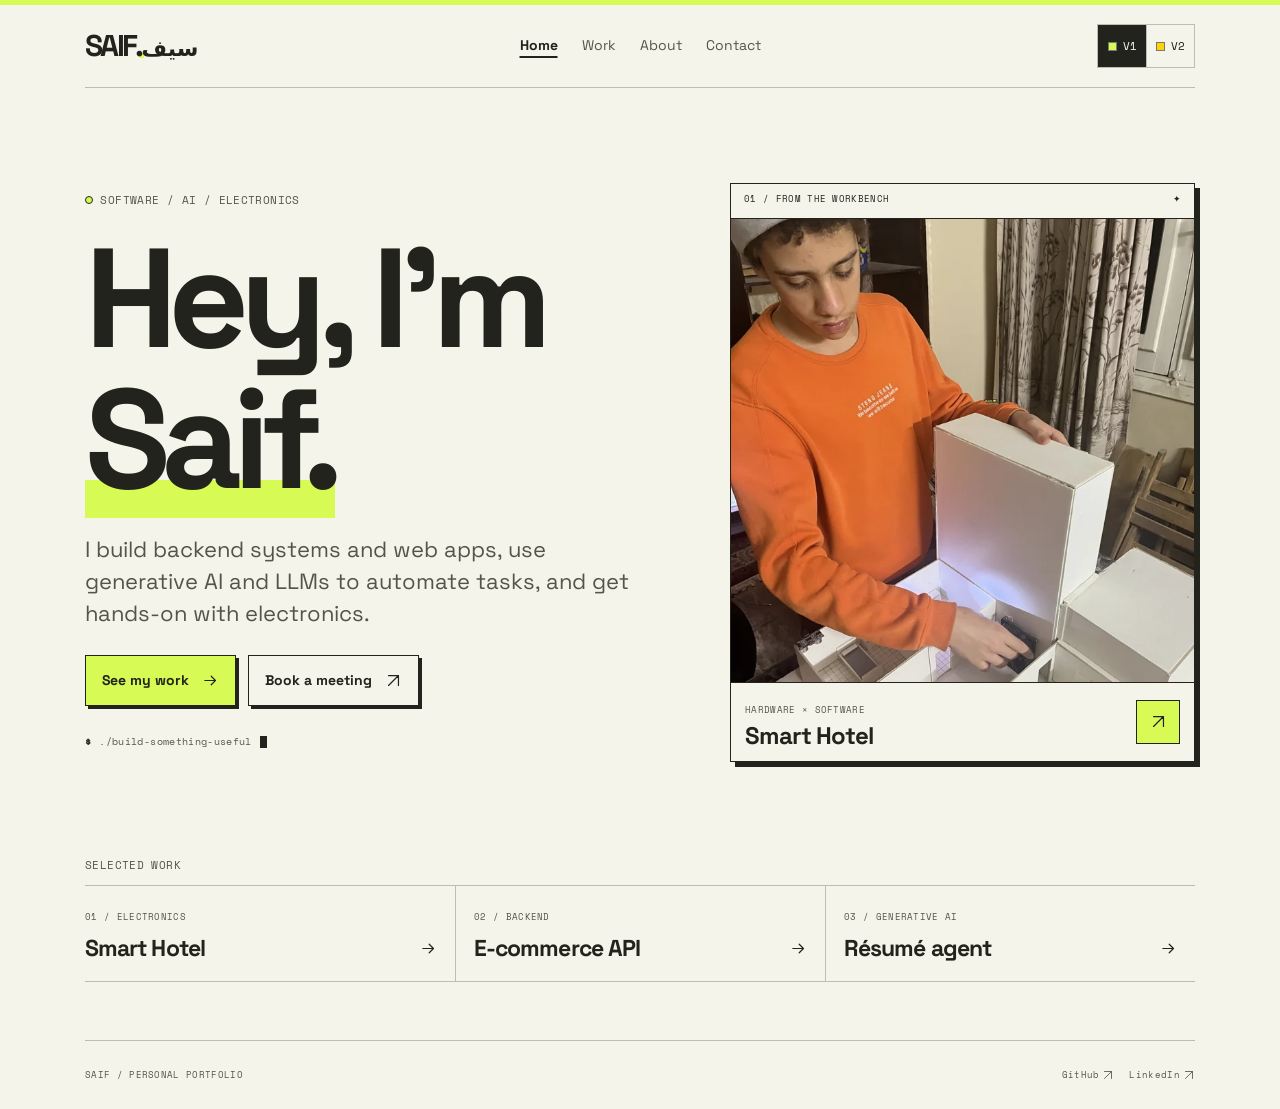
==== commit d5d591bb: "Split portfolio into pages and polish project photos" ====
--- a/index.html
+++ b/index.html
@@ -1,28 +1,73 @@
 <!doctype html>
 <html lang="en" data-theme="cream">
-<head><meta charset="utf-8"><meta name="viewport" content="width=device-width,initial-scale=1"><meta name="theme-color" content="#F5F4EB"><meta name="description" content="Hey, I’m Saif. I build backend systems, web apps, LLM tools, automation, and things with wires. Explore my projects and let’s talk."><title>Hey, I’m Saif. — Things I've built</title><link rel="icon" href="favicon.svg"><link rel="stylesheet" href="style.css"><script src="config.js"></script><script src="script.js" defer></script></head>
-<body>
-<a class="skip" href="#main">Skip to content</a>
-<div class="palette"><div class="wrap palette-inner"><span class="mono">COLOR STUDY / SAME SITE, TWO MOODS</span><div role="group" aria-label="Choose color demo"><button data-palette="cream" aria-pressed="true"><i class="swatch cream"></i>V1 <span>· Cream & lime</span></button><button data-palette="yellow" aria-pressed="false"><i class="swatch yellow"></i>V2 <span>· Yellow & white</span></button></div></div></div>
-<header class="wrap mast" id="top"><a class="logo" href="#top" aria-label="Saif home">SAIF<span>✦</span><small lang="ar">سيف</small></a><nav aria-label="Main navigation"><a href="#work">Work</a><a href="#about">About</a><a href="#contact">Let’s talk <span aria-hidden="true"><svg class="inline-arrow" viewBox="0 0 24 24" aria-hidden="true"><path d="M5 19 19 5M5 5h14v14"/></svg></span></a></nav></header>
-<main id="main">
-<section class="hero wrap">
-<div class="hero-copy"><p class="mono eyebrow"><span class="status-dot"></span> BUILDER BY DEFAULT. CURIOUS BY DESIGN.</p><h1>Hey,<br>I’m <span class="highlight">Saif.</span></h1><p class="intro">I build backend systems and web apps, work with LLMs and automation, and get hands-on with electronics.</p><p class="hero-aside">From a few lines of code to a hotel full of wires.<br>I like making ideas <strong>actually work.</strong></p><div class="actions"><a class="button primary" href="#work">See my work <span aria-hidden="true">↓</span></a><button class="button booking">Book a meeting <span aria-hidden="true"><svg class="inline-arrow" viewBox="0 0 24 24" aria-hidden="true"><path d="M5 19 19 5M5 5h14v14"/></svg></span></button></div></div>
-<div class="hero-art"><div class="terminal"><div class="terminal-bar mono"><span>● ● ●</span> saif@workbench: ~</div><div class="terminal-body mono"><p><b>$</b> whoami</p><p class="output">saif / developer / hands-on builder</p><p><b>$</b> cat interests.txt</p><p class="output">backend systems<br>generative AI + LLMs<br>automation + electronics</p><p><b>$</b> ./build-something-useful<span class="cursor"></span></p></div></div><div class="round-sticker"><b>IDEA<br>→ REAL</b><span class="mono">LET’S MAKE IT WORK</span></div><div class="hero-note"><svg class="draw" viewBox="0 0 130 70" aria-hidden="true"><path pathLength="1" d="M12 57 C65 66 104 42 110 9 M96 19 L110 9 L117 26"/></svg><span>Yes, the wires count too.</span></div></div>
-<div class="hero-bottom mono"><span>SOFTWARE / AI / REAL-WORLD BUILDS</span><a href="#work">SCROLL FOR THE GOOD STUFF ↓</a></div>
-</section>
-<div class="ticker" aria-hidden="true"><div>BACKEND SYSTEMS <b>+</b> GENERATIVE AI <b>+</b> AUTOMATION <b>+</b> ELECTRONICS <b>+</b> BACKEND SYSTEMS <b>+</b> GENERATIVE AI <b>+</b> AUTOMATION <b>+</b> ELECTRONICS <b>+</b></div></div>
-<section class="work wrap" id="work"><div class="section-title"><p class="mono eyebrow">SELECTED WORK / A FEW THINGS I’VE BUILT</p><h2>Less talking.<br><span class="outline">More making.</span></h2><span class="small-sticker mono">OPEN THE HOOD ↙</span></div>
-<article class="project hotel" id="smart-hotel"><div class="project-head"><span class="project-number">01</span><div><p class="mono eyebrow">HARDWARE × SOFTWARE / TEAM PROJECT</p><h3>Small hotel.<br>Big learning curve.</h3></div><span class="tag mono">SMART HOTEL</span></div>
-<div class="project-layout"><div class="project-media"><figure class="photo-frame annotated"><div class="frame-top mono"><span>FIG. 01 / THE ACTUAL BUILD</span><span><svg class="inline-arrow" viewBox="0 0 24 24" aria-hidden="true"><path d="M5 19 19 5M5 5h14v14"/></svg></span></div><img src="smart-hotel-build.webp" width="675" height="900" alt="Testing the electronics inside our miniature Smart Hotel" loading="lazy"><span class="photo-label mono">CODE MEETS CIRCUITS</span><svg class="draw photo-arrow" viewBox="0 0 600 450" aria-hidden="true"><path pathLength="1" d="M492 74 C462 125 419 153 351 174 M372 154 L351 174 L381 178"/></svg></figure><p class="media-caption mono">A REAL PROTOTYPE. A LOT OF WIRES. A LOT OF DEBUGGING.</p></div><div class="project-copy"><p class="lead">A miniature hotel my team and I wired and programmed ourselves.</p><p>We connected sensors to an Arduino and brought the model to life with code. It was my chance to take software off the screen and make it respond to the physical world.</p><ul class="feature-list"><li>Water, gas, and distance sensors</li><li>Arduino code reading the sensors</li><li>Phone commands connected to the prototype</li></ul><div class="award"><strong>1st place.</strong><p>Codeavour 5.0 · 15+ electronics category<br>Qualified for the international round in Dubai.</p></div><button class="text-button" data-gallery>See the build notes <span aria-hidden="true"><svg class="inline-arrow" viewBox="0 0 24 24" aria-hidden="true"><path d="M5 19 19 5M5 5h14v14"/></svg></span></button></div></div>
-<div class="build-notes" hidden><figure><img src="smart-hotel-code.webp" alt="Original Arduino sketch used to read Smart Hotel sensors" width="675" height="900" loading="lazy"><figcaption class="mono">FROM THE WORKBENCH / ARDUINO CODE</figcaption></figure><figure><img src="codeavour-trophy.webp" alt="Our Codeavour trophy" width="675" height="900" loading="lazy"><figcaption class="mono">FROM THE COMPETITION / THE TROPHY</figcaption></figure></div>
-</article>
-<article class="project" id="backend"><div class="project-head"><span class="project-number">02</span><div><p class="mono eyebrow">BACKEND / WEB APPS</p><h3>The part that<br>makes it all work.</h3></div><span class="tag mono">E-COMMERCE</span></div><div class="project-layout reverse"><div class="project-copy"><p class="lead">Behind every “Place order” button, there’s a system doing the heavy lifting.</p><p>My e-commerce work brings products, accounts, baskets, and orders together in a .NET backend. I care about how the pieces fit, so the app can keep growing without turning every change into a headache.</p><ul class="feature-list"><li>Products and customer accounts</li><li>Basket and order workflows</li><li>Clear separation of app responsibilities</li></ul><a class="button primary" href="https://github.com/SaifEldeen11/E-CommerceApp__Solution" target="_blank" rel="noopener">Explore the code <span aria-hidden="true"><svg class="inline-arrow" viewBox="0 0 24 24" aria-hidden="true"><path d="M5 19 19 5M5 5h14v14"/></svg></span></a></div><div class="project-media"><div class="system-board annotated"><div class="frame-top mono"><span>UNDER THE HOOD / SYSTEM OVERVIEW</span><span>02</span></div><div class="system-flow"><div class="system-node"><small class="mono">01 / BROWSE</small><strong>Find a product.</strong></div><span class="flow-line">↓</span><div class="system-node"><small class="mono">02 / BASKET</small><strong>Make it yours.</strong></div><span class="flow-line">↓</span><div class="system-node focus-node"><small class="mono">03 / ORDER</small><strong>Bring it together.</strong></div></div><span class="board-note mono">THE BACKEND<br>CONNECTS THE DOTS.</span><svg class="draw board-arrow" viewBox="0 0 450 450" aria-hidden="true"><path pathLength="1" d="M364 170 C414 241 397 333 324 351 M340 334 L324 351 L349 355"/></svg></div><p class="media-caption mono">WORKFLOW ILLUSTRATION / EXPLORE THE REPOSITORY FOR THE IMPLEMENTATION</p></div></div></article>
-<article class="project" id="ai"><div class="project-head"><span class="project-number">03</span><div><p class="mono eyebrow">GENERATIVE AI / LLM APPLICATION</p><h3>A second pair<br>of eyes for your CV.</h3></div><span class="tag mono">RÉSUMÉ AGENT</span></div><div class="project-layout"><div class="project-media"><div class="agent-demo annotated"><div class="frame-top mono"><span>RÉSUMÉ AGENT / EXAMPLE WORKFLOW</span><span>03</span></div><div class="paper"><p class="mono">EXAMPLE INPUT</p><p class="before">“Worked on a website backend.”</p><span class="edit-label mono">MAKE THE WORK CLEARER ↓</span><p class="after">“Built backend features for a web application.”</p><p class="change-note">Clearer wording.<br>Same experience.</p></div><button class="run-example mono">Replay the example <span aria-hidden="true">↻</span></button><svg class="draw ai-arrow" viewBox="0 0 450 450" aria-hidden="true"><path pathLength="1" d="M373 364 C395 311 353 275 307 266 M326 259 L307 266 L320 284"/></svg></div><p class="media-caption mono">ILLUSTRATIVE EXAMPLE / NO LIVE AI REQUEST OR UPLOAD</p></div><div class="project-copy"><p class="lead">Generative AI with a useful job to do.</p><p>My résumé improvement agent takes a CV and the user’s instructions, then uses an LLM to improve the wording and structure. The goal: help people explain their experience more clearly.</p><ul class="feature-list"><li>Extract text from PDFs and images</li><li>Use personal instructions to guide the rewrite</li><li>Review changes alongside the original</li></ul><p class="margin-note">Good AI tools need more than a prompt.<br>They need a useful workflow.</p><a class="button primary" href="https://github.com/SaifEldeen11/resume-improvement-agent" target="_blank" rel="noopener">Explore the project <span aria-hidden="true"><svg class="inline-arrow" viewBox="0 0 24 24" aria-hidden="true"><path d="M5 19 19 5M5 5h14v14"/></svg></span></a></div></div></article>
-<div class="bonus-project"><a class="bonus-shot" href="https://saifeldeen11.github.io/Saif/" target="_blank" rel="noopener"><img src="terminal-project.png" width="1363" height="936" alt="Real screenshot of my terminal portfolio showing its help command and available commands" loading="lazy"></a><div><p class="mono eyebrow">SIDE QUEST / INTERACTIVE WEB</p><h3>Type your way<br>around my world.</h3><p>A portfolio that behaves like a terminal. I built it to turn browsing my work into a small exploration: type a command, discover a project, change the theme.</p><a class="text-button" href="https://saifeldeen11.github.io/Saif/" target="_blank" rel="noopener">Try the terminal →</a><p class="mono media-caption">REAL SCREENSHOT / TYPE “HELP” TO START</p></div></div><div class="more-work"><span class="mono">ALSO ON MY WORKBENCH</span><a href="https://github.com/SaifEldeen11/ISwim-Academy_Solution" target="_blank" rel="noopener">Swimming Academy backend <span><svg class="inline-arrow" viewBox="0 0 24 24" aria-hidden="true"><path d="M5 19 19 5M5 5h14v14"/></svg></span></a><a href="https://saifeldeen11.github.io/Saif/" target="_blank" rel="noopener">A portfolio you explore with commands <span><svg class="inline-arrow" viewBox="0 0 24 24" aria-hidden="true"><path d="M5 19 19 5M5 5h14v14"/></svg></span></a><a href="https://github.com/SaifEldeen11" target="_blank" rel="noopener">All my repositories <span><svg class="inline-arrow" viewBox="0 0 24 24" aria-hidden="true"><path d="M5 19 19 5M5 5h14v14"/></svg></span></a></div>
-</section>
-<section class="about" id="about"><div class="wrap about-grid"><div class="about-photo annotated"><img src="codeavour-team.webp" width="1050" height="701" loading="lazy" alt="Saif in the middle with his two teammates and their Codeavour medals"><span class="me-label mono">THAT’S ME, IN THE MIDDLE.</span><svg class="draw" viewBox="0 0 600 400" aria-hidden="true"><path pathLength="1" d="M460 52 C407 85 350 82 305 53 M316 75 L305 53 L328 55"/><path class="crown" d="M246 36 L237 9 L259 23 L278 1 L297 23 L319 9 L308 36 Z"/></svg><span class="photo-foot mono">CODEAVOUR 5.0 / BUILDING WITH MY TEAM</span></div><div><p class="mono eyebrow">04 / THE PERSON BEHIND THE PROJECTS</p><h2>Curiosity.<br>Then code.<br>Then repeat.</h2><p>I’m Saif. I’m happiest when I’m figuring out how something works—and how to build it better. That’s taken me from backend systems to LLM tools to an actual miniature hotel.</p><p>I’m also a swimmer. Apparently, I enjoy debugging my technique as much as my code.</p><div class="aside-joke"><span class="mono">CURRENTLY RUNNING</span><strong>Too many ideas.<br>One very persistent developer.</strong></div></div></div></section>
-<section class="contact wrap" id="contact"><p class="mono eyebrow">05 / YOUR IDEA COULD BE NEXT</p><h2>Have something<br>you want to build?<br><span class="highlight">Let’s talk.</span></h2><div class="contact-bottom"><p>A web app, an AI tool, or a repetitive task you’re tired of doing.<br>Tell me what you have in mind.</p><button class="button primary booking">Book a meeting <span aria-hidden="true"><svg class="inline-arrow" viewBox="0 0 24 24" aria-hidden="true"><path d="M5 19 19 5M5 5h14v14"/></svg></span></button></div><div class="contact-links mono"><a href="https://github.com/SaifEldeen11" target="_blank" rel="noopener">GITHUB <svg class="inline-arrow" viewBox="0 0 24 24" aria-hidden="true"><path d="M5 19 19 5M5 5h14v14"/></svg></a><a href="https://www.linkedin.com/in/saifeldeenahmed/" target="_blank" rel="noopener">LINKEDIN <svg class="inline-arrow" viewBox="0 0 24 24" aria-hidden="true"><path d="M5 19 19 5M5 5h14v14"/></svg></a></div></section>
-</main><footer class="wrap footer mono"><span>SAIF / MADE WITH CURIOSITY & CODE.</span><a href="#top">BACK TO TOP ↑</a></footer>
-<dialog id="booking-dialog" aria-labelledby="booking-title"><button class="close-dialog" aria-label="Close booking dialog">×</button><p class="mono eyebrow">LET’S MAKE SOMETHING</p><h2 id="booking-title">Let’s talk.</h2><p>My booking calendar is being set up. For now, send me a message on LinkedIn and we’ll find a time.</p><a class="button primary" href="https://www.linkedin.com/in/saifeldeenahmed/" target="_blank" rel="noopener">Message me on LinkedIn <svg class="inline-arrow" viewBox="0 0 24 24" aria-hidden="true"><path d="M5 19 19 5M5 5h14v14"/></svg></a><p class="mono booking-status">Online time slots will appear once my calendar is connected.</p></dialog>
-</body></html>
+<head>
+  <meta charset="utf-8">
+  <meta name="viewport" content="width=device-width, initial-scale=1">
+  <meta name="theme-color" content="#F5F4EB">
+  <meta name="description" content="Saif builds backend systems, web apps, AI tools, automations, and electronics prototypes.">
+  <title>Hey, I’m Saif.</title>
+  <link rel="icon" href="favicon.svg" type="image/svg+xml">
+  <link rel="stylesheet" href="style.css">
+  <script src="config.js" defer></script>
+  <script src="script.js" defer></script>
+</head>
+<body data-section="home">
+  <a class="skip" href="#main">Skip to content</a>
+  <header class="site-header">
+    <div class="wrap mast">
+      <a class="wordmark" href="./" data-page aria-label="Saif, home">SAIF<span>.</span><small lang="ar" dir="rtl">سيف</small></a>
+      <nav aria-label="Main navigation">
+      <a href="./" data-page aria-current="page">Home</a>
+      <a href="work.html" data-page>Work</a>
+      <a href="about.html" data-page>About</a>
+      <a href="contact.html" data-page>Contact</a>
+      </nav>
+      <div class="palettes" role="group" aria-label="Color palette">
+        <button type="button" data-palette="cream" aria-pressed="true" aria-label="V1, cream and lime"><i></i>V1</button>
+        <button type="button" data-palette="yellow" aria-pressed="false" aria-label="V2, white and yellow"><i></i>V2</button>
+      </div>
+    </div>
+  </header>
+  <main id="main">
+    <section class="wrap home-hero">
+      <div class="hero-copy">
+        <p class="eyebrow"><span class="status-dot"></span> SOFTWARE / AI / ELECTRONICS</p>
+        <h1>Hey, I’m<br> <span class="highlight">Saif.</span></h1>
+        <p class="intro">I build backend systems and web apps, use generative AI and LLMs to automate tasks, and get hands-on with electronics.</p>
+        <div class="actions">
+          <a class="button primary" href="work.html" data-page>See my work <svg class="icon" viewBox="0 0 24 24" aria-hidden="true"><path d="M4 12h15m-6-6 6 6-6 6"/></svg></a>
+          <button class="button booking" type="button">Book a meeting <svg class="icon" viewBox="0 0 24 24" aria-hidden="true"><path d="M5 19 19 5M5 5h14v14"/></svg></button>
+        </div>
+        <p class="terminal-line"><span aria-hidden="true">$</span> ./build-something-useful<span class="cursor" aria-hidden="true"></span></p>
+      </div>
+      <figure class="feature-frame">
+        <div class="frame-bar"><span>01 / FROM THE WORKBENCH</span><span aria-hidden="true">✦</span></div>
+        <a class="featured-photo" href="work.html#smart-hotel" data-page aria-label="Explore the Smart Hotel project"><img src="smart-hotel-build.webp" width="675" height="900" alt="Saif testing the miniature Smart Hotel prototype" class="prototype"></a>
+        <figcaption>
+          <div><span class="eyebrow">HARDWARE × SOFTWARE</span><strong>Smart Hotel</strong></div>
+          <a class="icon-link" href="work.html#smart-hotel" data-page aria-label="View Smart Hotel"><svg class="icon" viewBox="0 0 24 24" aria-hidden="true"><path d="M5 19 19 5M5 5h14v14"/></svg></a>
+        </figcaption>
+      </figure>
+    </section>
+    <section class="wrap home-index" aria-labelledby="index-title">
+      <p class="eyebrow" id="index-title">SELECTED WORK</p>
+      <div class="index-links">
+        <a href="work.html#smart-hotel" data-page><span class="eyebrow">01 / ELECTRONICS</span><strong>Smart Hotel <svg class="icon" viewBox="0 0 24 24" aria-hidden="true"><path d="M4 12h15m-6-6 6 6-6 6"/></svg></strong></a>
+        <a href="work.html#backend" data-page><span class="eyebrow">02 / BACKEND</span><strong>E-commerce API <svg class="icon" viewBox="0 0 24 24" aria-hidden="true"><path d="M4 12h15m-6-6 6 6-6 6"/></svg></strong></a>
+        <a href="work.html#ai" data-page><span class="eyebrow">03 / GENERATIVE AI</span><strong>Résumé agent <svg class="icon" viewBox="0 0 24 24" aria-hidden="true"><path d="M4 12h15m-6-6 6 6-6 6"/></svg></strong></a>
+      </div>
+    </section>
+  </main>
+  <footer class="wrap footer">
+    <span>SAIF / PERSONAL PORTFOLIO</span>
+    <div><a href="https://github.com/SaifEldeen11">GitHub <svg class="icon" viewBox="0 0 24 24" aria-hidden="true"><path d="M5 19 19 5M5 5h14v14"/></svg></a><a href="https://www.linkedin.com/in/saifeldeenahmed/">LinkedIn <svg class="icon" viewBox="0 0 24 24" aria-hidden="true"><path d="M5 19 19 5M5 5h14v14"/></svg></a></div>
+  </footer>
+  <dialog id="booking-dialog" aria-labelledby="booking-title">
+    <button class="close-dialog" type="button" aria-label="Close booking dialog">×</button>
+    <p class="eyebrow">CONTACT / MEET SAIF</p>
+    <h2 id="booking-title">Let’s find a time.</h2>
+    <p>My booking calendar is being set up. Message me on LinkedIn and we’ll find a time that works.</p>
+    <a class="button primary" href="https://www.linkedin.com/in/saifeldeenahmed/">Message me on LinkedIn <svg class="icon" viewBox="0 0 24 24" aria-hidden="true"><path d="M5 19 19 5M5 5h14v14"/></svg></a>
+  </dialog>
+</body>
+</html>
--- a/style.css
+++ b/style.css
@@ -1,8 +1,245 @@
-@font-face{font-family:Space Grotesk;src:url(space-grotesk.woff2) format('woff2');font-weight:400 700;font-display:swap}@font-face{font-family:Space Mono;src:url(space-mono.woff2) format('woff2');font-weight:400;font-display:swap}
-:root{--paper:#F5F4EB;--ink:#22231C;--accent:#D7FA54;--muted:#55574a;--line:#bfc0b4;--panel:#eeeee2;--terminal:#22231C;--terminal-text:#F5F4EB;scroll-behavior:smooth}html[data-theme=yellow]{--paper:#FFFFFF;--ink:#141414;--accent:#FFD400;--muted:#555;--line:#c8c8c8;--panel:#f3f3f3;--terminal:#141414;--terminal-text:#FFFFFF}*{box-sizing:border-box}body{margin:0;background:var(--paper);color:var(--ink);font:17px/1.55 'Space Grotesk',sans-serif}a{color:inherit;text-decoration:none}button{font:inherit;color:inherit;cursor:pointer}img{display:block;max-width:100%}h1,h2,h3,p,figure{margin:0}h1,h2,h3{font-weight:700;line-height:.98;letter-spacing:-.065em}p+p{margin-top:17px}button,a{-webkit-tap-highlight-color:transparent}a:focus-visible,button:focus-visible{outline:3px solid var(--ink);outline-offset:5px}section[id],article[id]{scroll-margin-top:90px}.wrap{width:min(1160px,calc(100% - 48px));margin:auto}.mono{font:11px/1.5 'Space Mono',monospace;letter-spacing:.035em}.skip{position:fixed;top:-100px;left:10px;z-index:99;background:var(--accent);padding:15px}.skip:focus{top:10px}.palette{position:sticky;top:0;z-index:20;background:var(--ink);color:var(--paper);border-bottom:1px solid var(--ink)}.palette-inner{min-height:46px;display:flex;align-items:center;justify-content:space-between;gap:14px}.palette-inner>span{font-size:9px}.palette button{border:0;background:transparent;color:var(--paper);min-height:44px;padding:6px 12px;font:11px 'Space Mono',monospace}.palette button[aria-pressed=true]{background:var(--paper);color:var(--ink)}.swatch{display:inline-block;width:10px;height:10px;margin-right:6px;border:1px solid currentColor}.swatch.cream{background:#D7FA54}.swatch.yellow{background:#FFD400}.mast{display:flex;align-items:center;justify-content:space-between;min-height:90px;border-bottom:1px solid var(--ink)}.logo{font-size:30px;font-weight:700;letter-spacing:-2px;display:flex;align-items:center;gap:4px}.logo>span{font-size:11px;align-self:flex-start;padding-top:10px}.logo small{font-size:24px;margin-left:13px;letter-spacing:0}.mast nav{display:flex;gap:28px;font-size:13px}.mast nav a{min-height:44px;display:flex;align-items:center;gap:12px}.mast nav a:hover{text-decoration:underline;text-underline-offset:5px}.hero{padding-top:62px;display:grid;grid-template-columns:1.15fr 1fr;gap:35px 65px}.eyebrow{font-size:10px;letter-spacing:.09em}.status-dot{display:inline-block;width:7px;height:7px;background:var(--accent);border:1px solid var(--ink);margin-right:5px;border-radius:50%}h1{font-size:clamp(84px,10vw,142px);margin:24px 0 29px}.highlight{position:relative;isolation:isolate;white-space:nowrap}.highlight:after{content:'';position:absolute;z-index:-1;left:-3%;right:-2%;height:27%;bottom:5%;background:var(--accent);transform:rotate(-2deg)}.intro{font-size:20px;line-height:1.45;max-width:43ch}.hero-aside{font-size:15px;color:var(--muted);margin-top:20px}.actions{display:flex;gap:14px;flex-wrap:wrap;margin-top:28px}.button{border:1.5px solid var(--ink);border-radius:0;background:var(--paper);padding:15px 20px;min-height:54px;display:inline-flex;align-items:center;justify-content:space-between;gap:28px;font-size:14px;font-weight:700;box-shadow:4px 4px 0 var(--ink);transition:transform .2s,box-shadow .2s}.button.primary{background:var(--accent)}.button:hover{transform:translate(-2px,-2px);box-shadow:6px 6px 0 var(--ink)}.button:active{transform:translate(3px,3px);box-shadow:1px 1px 0 var(--ink)}.hero-art{position:relative;align-self:center;padding-top:15px;margin-right:12px}.terminal{background:var(--terminal);color:var(--terminal-text);border:1.5px solid var(--ink);box-shadow:10px 10px 0 var(--accent);transform:rotate(2deg)}.terminal-bar{display:flex;gap:30px;border-bottom:1px solid #666;padding:12px 17px;font-size:10px}.terminal-bar>span{color:var(--accent);letter-spacing:3px}.terminal-body{font-size:12px;padding:25px 22px 31px;line-height:1.85}.terminal-body p+p{margin-top:0}.terminal-body .output{color:#d0d0c8;margin-bottom:21px}.terminal-body b{color:var(--accent)}.cursor{display:inline-block;width:7px;height:14px;background:var(--accent);margin-left:6px;vertical-align:middle;animation:blink 1.2s step-end infinite}.round-sticker{position:absolute;right:-20px;top:-30px;border:1.5px solid var(--ink);background:var(--accent);width:120px;height:120px;border-radius:50%;display:flex;flex-direction:column;justify-content:center;align-items:center;transform:rotate(12deg);box-shadow:3px 3px 0 var(--ink)}.round-sticker b{font-size:26px;line-height:1;letter-spacing:-1px}.round-sticker span{font-size:7px;margin-top:8px}.hero-note{display:flex;justify-content:flex-end;align-items:center;margin-top:20px;font-size:15px;font-style:italic;transform:rotate(-4deg)}.hero-note svg{width:100px;height:65px}.draw path{fill:none;stroke:var(--accent);stroke-width:3;stroke-linecap:round;stroke-linejoin:round;vector-effect:non-scaling-stroke;filter:drop-shadow(.5px .5px 0 var(--ink))}.hero-bottom{grid-column:1/-1;display:flex;justify-content:space-between;margin-top:30px;padding:22px 0 27px;font-size:9px}.ticker{overflow:hidden;background:var(--accent);border-block:1.5px solid var(--ink)}.ticker>div{display:flex;align-items:center;gap:40px;width:max-content;white-space:nowrap;font:13px 'Space Mono',monospace;padding:15px 0;animation:marquee 32s linear infinite}.ticker b{font-size:22px;font-weight:400}.work{padding-top:90px}.section-title{position:relative}.section-title h2{font-size:clamp(53px,6.5vw,87px);margin-top:20px}.outline{-webkit-text-stroke:1px var(--ink);color:transparent}.small-sticker{position:absolute;right:10%;bottom:22px;background:var(--accent);border:1.5px solid var(--ink);box-shadow:4px 4px 0 var(--ink);padding:16px;transform:rotate(7deg)}.project{padding-block:55px 65px;border-bottom:1.5px solid var(--ink)}.project-head{display:flex;align-items:flex-start;gap:23px;margin-bottom:32px}.project-number{font-size:68px;line-height:1;font-weight:400;letter-spacing:-.07em;-webkit-text-stroke:1px var(--ink);color:transparent}.project-head h3{font-size:clamp(36px,4vw,54px);margin-top:10px;letter-spacing:-.05em}.tag{margin-left:auto;border:1px solid var(--ink);padding:7px 11px;white-space:nowrap;font-size:9px}.project-layout{display:grid;grid-template-columns:1.35fr 1fr;gap:65px;align-items:center}.project-layout.reverse{grid-template-columns:1fr 1.35fr}.project-copy p{font-size:16px;color:var(--muted)}.project-copy .lead{font-size:23px;line-height:1.35;color:var(--ink);margin-bottom:20px}.project-media{min-width:0}.photo-frame,.system-board,.agent-demo{border:1.5px solid var(--ink);box-shadow:7px 7px 0 var(--ink);position:relative;overflow:hidden;background:var(--panel)}.frame-top{padding:12px 15px;border-bottom:1.5px solid var(--ink);display:flex;justify-content:space-between;font-size:9px;background:var(--paper);color:var(--ink);position:relative;z-index:1}.photo-frame>img{width:100%;height:auto;aspect-ratio:4/3;object-fit:cover;object-position:center 60%}.photo-label{position:absolute;right:16px;top:68px;background:var(--accent);padding:8px;border:1px solid var(--ink);transform:rotate(5deg);font-size:9px}.photo-arrow{position:absolute;inset:40px 0 0;width:100%;height:calc(100% - 40px)}.media-caption{font-size:8px;margin-top:19px;color:var(--muted)}.feature-list{list-style:none;margin:22px 0;padding:0;font-size:14px}.feature-list li{padding:10px 0;border-bottom:1px solid var(--line)}.feature-list li:before{content:'↳';margin-right:10px}.award{border-left:5px solid var(--accent);padding-left:17px;margin:28px 0 20px}.award strong{font-size:35px;letter-spacing:-.05em}.award p{font-size:12px}.text-button{padding:9px 0;min-height:44px;border:0;border-bottom:1px solid var(--ink);background:transparent;font-size:13px;font-weight:700}.text-button span{margin-left:20px}.build-notes:not([hidden]){display:grid;grid-template-columns:1fr 1fr;gap:20px;margin-top:35px}.build-notes img{width:100%;height:400px;object-fit:cover}.build-notes figcaption{font-size:9px;margin-top:10px}.system-board{background:var(--terminal);color:var(--terminal-text)}.system-flow{padding:38px 90px 38px 40px}.system-node{border:1px solid #797a70;padding:16px 20px;max-width:300px}.system-node small{display:block;color:#babbb3;font-size:8px}.system-node strong{display:block;font-size:25px;letter-spacing:-.04em;margin-top:6px}.focus-node{background:var(--accent);color:var(--ink);border-color:var(--accent)}.focus-node small{color:var(--ink)}.flow-line{display:block;padding:3px 20px;color:var(--accent)}.board-note{position:absolute;right:16px;top:83px;transform:rotate(8deg);font-size:8px;color:var(--accent);text-align:right}.board-arrow{position:absolute;inset:40px 0 0;height:calc(100% - 40px);width:100%;pointer-events:none}.agent-demo{background:var(--panel);padding-bottom:25px}.paper{background:white;color:#222;border:1px solid #ccc;margin:25px 30px 18px;padding:25px;box-shadow:4px 4px 0 #ddd;transform:rotate(-2deg)}.paper>p:first-child{font-size:9px;color:#666}.paper .before{font-size:22px;line-height:1.25;text-decoration:line-through;color:#666;margin:20px 0}.edit-label{font-size:8px;background:var(--accent);color:var(--ink);padding:4px 7px}.paper .after{font-size:26px;line-height:1.2;letter-spacing:-.035em;margin-top:24px;font-weight:700}.paper .change-note{font-size:11px;line-height:1.4;margin-top:25px}.run-example{margin-left:30px;background:var(--paper);border:1px solid var(--ink);padding:12px;min-height:44px;font-size:10px}.ai-arrow{position:absolute;inset:40px 0 0;width:100%;height:calc(100% - 40px);pointer-events:none}.project-copy .margin-note{font-size:15px;font-style:italic;padding:0 0 20px}.more-work{display:grid;grid-template-columns:1fr;gap:0;padding-block:38px 65px}.more-work>span{margin-bottom:10px;font-size:9px}.more-work a{display:flex;align-items:center;justify-content:space-between;padding:17px 0;border-bottom:1px solid var(--line);font-size:19px;letter-spacing:-.03em}.more-work a:hover span{transform:translate(3px,-3px)}.about{background:var(--panel);border-block:1.5px solid var(--ink);padding:75px 0}.about-grid{display:grid;grid-template-columns:1fr 1fr;gap:70px;align-items:center}.about-photo{position:relative;transform:rotate(-2deg);border:1.5px solid var(--ink);background:var(--paper);box-shadow:7px 7px 0 var(--ink)}.about-photo img{width:100%;height:auto}.about-photo .draw{position:absolute;top:0;left:0;width:100%;height:calc(100% - 40px);pointer-events:none}.me-label{position:absolute;right:10px;top:15px;font-size:8px;padding:5px;background:var(--accent);border:1px solid var(--ink);transform:rotate(3deg)}.draw .crown{fill:var(--accent);stroke:var(--ink);stroke-width:1.5;filter:none}.photo-foot{display:block;padding:12px;font-size:8px}.about h2{font-size:clamp(42px,4.5vw,63px);margin:20px 0 25px}.about p:not(.eyebrow){font-size:16px;color:var(--muted)}.aside-joke{border-top:1px solid var(--ink);margin-top:25px;padding-top:17px}.aside-joke>span{font-size:8px;display:block}.aside-joke strong{display:block;font-size:20px;line-height:1.3;letter-spacing:-.025em;margin-top:8px}.contact{padding-block:90px 70px}.contact h2{font-size:clamp(49px,6.7vw,88px);margin:25px 0 38px}.contact-bottom{display:flex;align-items:center;justify-content:space-between;gap:25px}.contact-bottom p{font-size:17px;max-width:54ch;color:var(--muted)}.contact-links{display:flex;gap:25px;margin-top:40px;font-size:10px}.footer{border-top:1px solid var(--ink);padding-block:25px;display:flex;justify-content:space-between;font-size:9px}.footer a,.contact-links a{padding-block:10px}dialog{width:min(540px,calc(100% - 36px));background:var(--paper);color:var(--ink);border:2px solid var(--ink);padding:42px 30px;box-shadow:8px 8px 0 var(--accent)}dialog::backdrop{background:#0009}dialog h2{font-size:52px;margin:20px 0}dialog .button{margin:25px 0 15px}dialog .booking-status{font-size:9px;color:var(--muted)}.close-dialog{position:absolute;right:8px;top:5px;width:44px;height:44px;font-size:30px;background:transparent;border:0}.js .draw path[pathLength]{stroke-dasharray:1;stroke-dashoffset:1}.js .draw.active path[pathLength]{animation:draw 1.2s .12s ease forwards}.js .draw.active path+path{animation-delay:.4s}.replaying .after{animation:reveal .8s both}.replaying .change-note{animation:reveal .8s .3s both}@keyframes draw{to{stroke-dashoffset:0}}@keyframes blink{50%{opacity:0}}@keyframes marquee{to{transform:translateX(-50%)}}@keyframes reveal{from{opacity:0;transform:translateY(8px)}to{opacity:1;transform:translateY(0)}}
-@media(max-width:800px){.wrap{width:calc(100% - 36px)}.palette-inner{justify-content:center}.palette-inner>span{display:none}.palette button{font-size:10px}.mast{min-height:76px}.mast nav{gap:17px;font-size:12px}.hero{grid-template-columns:1fr;padding-top:36px;gap:30px}.hero-copy{max-width:600px}h1{font-size:clamp(79px,18vw,115px);margin:22px 0}.intro{font-size:18px}.hero-aside{font-size:14px}.hero-art{margin:25px 20px 0 4px;max-width:550px;width:calc(100% - 24px)}.terminal-body{font-size:11px}.round-sticker{width:94px;height:94px;top:-25px;right:-16px}.round-sticker b{font-size:23px}.round-sticker span{font-size:6px}.hero-note{font-size:13px}.hero-bottom{margin-top:0;font-size:7px;gap:20px;align-items:center;padding-top:0}.hero-bottom>a{text-align:right}.work{padding-top:55px}.section-title h2{font-size:55px}.small-sticker{right:0;bottom:17px;font-size:8px;padding:10px}.project{padding-block:38px 44px}.project-head{gap:15px;flex-wrap:wrap;margin-bottom:25px}.project-number{font-size:52px}.project-head h3{font-size:37px}.project-head .eyebrow{font-size:8px}.tag{display:none}.project-layout,.project-layout.reverse{grid-template-columns:1fr;gap:28px}.reverse .project-media{grid-row:1}.project-copy .lead{font-size:22px}.project-copy p{font-size:15px}.system-flow{padding:30px 70px 30px 25px}.system-node strong{font-size:23px}.system-node{padding:13px 17px}.photo-label{font-size:8px;top:59px;right:10px}.frame-top{font-size:8px}.more-work{padding-block:30px 45px}.more-work a{font-size:16px}.about{padding-block:48px}.about-grid{grid-template-columns:1fr;gap:44px}.about-photo{margin:0 7px}.about h2{font-size:49px}.contact{padding-block:54px 44px}.contact h2{font-size:clamp(45px,10.7vw,70px)}.contact-bottom{align-items:flex-start;flex-direction:column}.contact-bottom .button{width:100%;justify-content:space-between}.contact-bottom p{font-size:16px}.footer{font-size:7px;gap:14px}.build-notes img{height:260px}.hero .actions .button{flex:1;padding:13px 15px;gap:12px;font-size:13px;white-space:nowrap}.paper{margin:22px 20px 18px;padding:22px}.paper .after{font-size:24px}}
-@media(max-width:360px){.mast nav{gap:10px}.logo{font-size:25px}.logo small{display:none}.palette button{padding-inline:8px}.small-sticker{position:static;display:inline-block;margin:20px 0 0}.hero .actions{gap:10px}.hero .actions .button{font-size:12px;padding-inline:10px}}
-@media(prefers-reduced-motion:reduce){html{scroll-behavior:auto}*,*:before,*:after{animation:none!important;transition:none!important}.js .draw path[pathLength]{stroke-dashoffset:0}.ticker>div{transform:none}}
-
-.inline-arrow{display:inline-block;width:16px;height:16px;vertical-align:middle;flex-shrink:0}.inline-arrow path{fill:none;stroke:currentColor;stroke-width:1.7;stroke-linecap:round;stroke-linejoin:round}.bonus-project{display:grid;grid-template-columns:1.35fr 1fr;gap:65px;align-items:center;padding-top:50px}.bonus-shot{display:block;border:1.5px solid var(--ink);box-shadow:6px 6px 0 var(--ink)}.bonus-project h3{font-size:35px;margin:15px 0}.bonus-project p:not(.mono){font-size:15px;color:var(--muted);margin-bottom:18px}.bonus-project .text-button{display:inline-flex;align-items:center}@media(max-width:800px){.bonus-project{grid-template-columns:1fr;gap:28px;padding-top:40px}}
-@media(max-width:800px){.small-sticker{position:static;display:inline-block;margin:22px 0 0;transform:rotate(4deg)}}
+@font-face {
+  font-family: "Space Grotesk";
+  src: url(space-grotesk.woff2) format("woff2");
+  font-weight: 400 700;
+  font-display: swap;
+}
+@font-face {
+  font-family: "Space Mono";
+  src: url(space-mono.woff2) format("woff2");
+  font-display: swap;
+}
+:root {
+  --paper: #f5f4eb;
+  --ink: #22231c;
+  --accent: #d7fa54;
+  --muted: #535549;
+  --line: #bdbeb2;
+  --panel: #ecebdf;
+  --mono: "Space Mono", monospace;
+  color-scheme: light;
+}
+[data-theme="yellow"] {
+  --paper: #fff;
+  --ink: #141414;
+  --accent: #ffd400;
+  --muted: #505050;
+  --line: #c6c6c6;
+  --panel: #f2f2f2;
+}
+*, *::before, *::after { box-sizing: border-box; }
+body {
+  margin: 0;
+  min-height: 100svh;
+  display: flex;
+  flex-direction: column;
+  background: var(--paper);
+  color: var(--ink);
+  font: 17px/1.55 "Space Grotesk", system-ui, sans-serif;
+}
+main { flex: 1; }
+h1, h2, p, figure { margin: 0; }
+h1, h2 { letter-spacing: -.065em; line-height: 1; }
+a { color: inherit; text-decoration: none; }
+button { font: inherit; color: inherit; cursor: pointer; }
+img { display: block; width: 100%; height: auto; }
+a:focus-visible, button:focus-visible, summary:focus-visible { outline: 2px solid var(--ink); outline-offset: 4px; }
+[id] { scroll-margin-top: 24px; }
+.wrap { width: min(1110px, calc(100% - 72px)); margin-inline: auto; }
+.eyebrow, .frame-bar, .footer, .terminal-line, .photo-label {
+  font: 11px/1.5 var(--mono);
+  letter-spacing: .035em;
+}
+.eyebrow { color: var(--muted); }
+.skip {
+  position: fixed;
+  z-index: 10;
+  left: 10px;
+  top: 10px;
+  padding: 10px 14px;
+  background: var(--accent);
+  transform: translateY(-160%);
+}
+.skip:focus { transform: none; }
+.icon { width: 17px; height: 17px; flex: none; vertical-align: middle; }
+.icon path { fill: none; stroke: currentColor; stroke-width: 1.7; stroke-linecap: round; stroke-linejoin: round; }
+
+.site-header { border-top: 5px solid var(--accent); }
+.mast {
+  min-height: 83px;
+  border-bottom: 1px solid var(--line);
+  display: grid;
+  grid-template-columns: 1fr auto 1fr;
+  align-items: center;
+  gap: 20px;
+}
+.wordmark { display: flex; align-items: baseline; justify-self: start; font-size: 30px; font-weight: 700; letter-spacing: -.09em; }
+.wordmark span { text-shadow: 2px 2px var(--accent); }
+.wordmark small { margin-inline-start: 14px; font-size: 22px; letter-spacing: 0; }
+.mast nav { display: flex; align-items: center; gap: 24px; }
+.mast nav a { display: flex; align-items: center; min-height: 44px; font-size: 14px; color: var(--muted); }
+.mast nav a:hover, .mast nav [aria-current="page"] { color: var(--ink); text-decoration: underline; text-underline-offset: 6px; }
+.mast nav [aria-current="page"] { font-weight: 700; text-decoration-thickness: 2px; }
+.palettes { display: flex; justify-self: end; border: 1px solid var(--line); }
+.palettes button {
+  display: inline-flex;
+  gap: 6px;
+  align-items: center;
+  justify-content: center;
+  min-width: 48px;
+  min-height: 42px;
+  border: 0;
+  background: var(--paper);
+  font: 11px var(--mono);
+}
+.palettes button + button { border-left: 1px solid var(--line); }
+.palettes button[aria-pressed="true"] { background: var(--ink); color: var(--paper); }
+.palettes i { width: 9px; height: 9px; background: #d7fa54; border: 1px solid #777; }
+.palettes [data-palette="yellow"] i { background: #ffd400; }
+
+.home-hero {
+  display: grid;
+  grid-template-columns: minmax(0, 1.1fr) minmax(0, .9fr);
+  gap: clamp(28px, 6vw, 84px);
+  align-items: center;
+  padding-block: clamp(50px, 8vw, 95px);
+}
+.home-hero h1 { font-size: clamp(88px, 11vw, 147px); margin: 19px 0 25px; }
+.highlight { background: linear-gradient(transparent 73%, var(--accent) 73%, var(--accent) 94%, transparent 94%); box-decoration-break: clone; -webkit-box-decoration-break: clone; }
+.intro { max-width: 45ch; font-size: clamp(18px, 2vw, 22px); line-height: 1.45; color: var(--muted); }
+.status-dot { display: inline-block; width: 8px; height: 8px; border: 1px solid var(--ink); background: var(--accent); border-radius: 50%; }
+.actions { display: flex; flex-wrap: wrap; gap: 12px; margin-top: 25px; }
+.button {
+  display: inline-flex;
+  align-items: center;
+  justify-content: space-between;
+  gap: 13px;
+  min-height: 51px;
+  padding: 11px 16px;
+  border: 1px solid var(--ink);
+  background: var(--paper);
+  box-shadow: 3px 3px var(--ink);
+  font-weight: 700;
+  font-size: 14px;
+  transition: transform .18s, box-shadow .18s;
+}
+.primary, .contact-card .booking { background: var(--accent); }
+.button:hover { transform: translate(-2px, -2px); box-shadow: 5px 5px var(--ink); }
+.button:active { transform: translate(2px, 2px); box-shadow: 1px 1px var(--ink); }
+.terminal-line { display: inline-flex; align-items: center; gap: 8px; margin-top: 28px; color: var(--muted); font-size: 10px; }
+.terminal-line > span:first-child { color: var(--ink); font-weight: 700; }
+.cursor { width: 7px; height: 12px; background: var(--ink); animation: blink 1.4s step-end infinite; }
+@keyframes blink { 50% { opacity: 0; } }
+
+.feature-frame, .photo-frame, .project-visual, .contact-card { border: 1px solid var(--ink); background: var(--paper); box-shadow: 5px 5px var(--ink); }
+.frame-bar { min-height: 35px; border-bottom: 1px solid var(--ink); padding: 8px 13px; display: flex; justify-content: space-between; gap: 10px; font-size: 9px; }
+.featured-photo { display: block; overflow: hidden; }
+.prototype { aspect-ratio: 1; object-fit: cover; object-position: 50% 24%; }
+.featured-photo img { transition: transform .35s ease; }
+.featured-photo:hover img { transform: scale(1.035); }
+.feature-frame figcaption { display: flex; justify-content: space-between; align-items: center; gap: 12px; border-top: 1px solid var(--ink); padding: 11px 14px; }
+.feature-frame strong { display: block; font-size: 24px; letter-spacing: -.04em; line-height: 1.1; margin-top: 3px; }
+.feature-frame .eyebrow { font-size: 9px; }
+.icon-link { display: grid; place-items: center; background: var(--accent); border: 1px solid var(--ink); min-width: 44px; min-height: 44px; }
+
+.home-index, .about-index { padding-bottom: 58px; }
+.index-links { display: grid; grid-template-columns: repeat(3, minmax(0, 1fr)); margin-top: 12px; border-block: 1px solid var(--line); }
+.index-links a { min-width: 0; padding: 15px 18px; }
+.index-links a:first-child { padding-left: 0; }
+.index-links a + a { border-left: 1px solid var(--line); }
+.index-links a:hover { background: var(--panel); }
+.index-links strong { display: flex; justify-content: space-between; align-items: center; gap: 7px; font-size: clamp(17px, 2vw, 23px); letter-spacing: -.04em; margin-top: 3px; }
+.index-links .eyebrow { font-size: 9px; }
+
+.page-intro { padding-top: clamp(44px, 7vw, 88px); padding-bottom: 32px; }
+.page-intro h1, .contact-layout h1 { margin: 13px 0 19px; font-size: clamp(53px, 8.5vw, 108px); }
+body[data-section="about"] .page-intro .highlight { white-space: nowrap; }
+.jump-links { display: flex; flex-wrap: wrap; gap: 7px; margin-top: 22px; }
+.jump-links a { display: inline-flex; align-items: center; min-height: 44px; padding: 7px 12px; border: 1px solid var(--line); font-size: 13px; }
+.jump-links a:hover { background: var(--accent); border-color: var(--ink); }
+.project { border-top: 1px solid var(--line); padding: 32px 0 50px; }
+.project-head { display: flex; align-items: center; gap: 14px; margin-bottom: 22px; }
+.project-number { display: grid; place-items: center; min-width: 52px; height: 48px; border: 1px solid var(--ink); background: var(--accent); font: 19px var(--mono); }
+.project-head h2 { font-size: clamp(33px, 5vw, 61px); margin-top: 3px; }
+.project-layout, .about-layout, .contact-layout { display: grid; grid-template-columns: minmax(0, 1fr) minmax(0, 1fr); align-items: start; gap: clamp(25px, 6vw, 75px); }
+.project-copy, .about-copy { padding-top: 8px; }
+.project-copy p, .about-copy p, .contact-card p { color: var(--muted); }
+.project-copy .lead, .about-copy .lead { font-size: clamp(22px, 3vw, 31px); line-height: 1.2; letter-spacing: -.04em; color: var(--ink); font-weight: 700; }
+.project-copy p + p, .about-copy p + p { margin-top: 15px; }
+.photo-area { position: relative; overflow: hidden; }
+.photo-frame figcaption { border-top: 1px solid var(--ink); padding: 10px 12px; font-size: 13px; color: var(--muted); }
+.photo-label { position: absolute; top: 5%; right: 4%; background: var(--accent); border: 1px solid var(--ink); padding: 4px 8px; font-size: 9px; transform: rotate(3deg); }
+.hotel-arrow + .photo-label { top: 51%; }
+.annotation { position: absolute; inset: 0; width: 100%; height: 100%; pointer-events: none; }
+.draw path { fill: none; stroke: var(--accent); stroke-width: 3; stroke-linecap: round; stroke-linejoin: round; vector-effect: non-scaling-stroke; filter: drop-shadow(1px 1px 0 var(--ink)); }
+.draw.pending path { stroke-dasharray: 1; stroke-dashoffset: 1; }
+.draw.active path { stroke-dasharray: 1; animation: draw 1s ease both; }
+@keyframes draw { from { stroke-dashoffset: 1; } to { stroke-dashoffset: 0; } }
+.award { display: grid; gap: 5px; padding: 12px 15px; border-left: 4px solid var(--accent); background: var(--panel); margin-top: 21px; }
+.award strong { font-size: 27px; line-height: 1; letter-spacing: -.06em; }
+.award span { font-size: 14px; }
+.build-notes { margin-top: 13px; }
+.build-notes summary { cursor: pointer; min-height: 44px; padding: 9px 0; font-size: 14px; font-weight: 700; }
+.gallery { display: grid; grid-template-columns: repeat(2, minmax(0, 1fr)); gap: 10px; }
+.gallery img { aspect-ratio: 4 / 5; object-fit: contain; background: var(--panel); border: 1px solid var(--line); }
+.gallery figcaption { padding-top: 6px; font-size: 12px; color: var(--muted); }
+.order-flow { padding: 18px; margin: 0; list-style: none; background: var(--panel); }
+.order-flow li { display: flex; align-items: center; gap: 14px; padding: 12px; border: 1px solid var(--line); background: var(--paper); }
+.order-flow li + li { margin-top: 8px; }
+.order-flow li:last-child { background: var(--accent); border-color: var(--ink); }
+.order-flow li span { font: 10px var(--mono); }
+.sample { padding: 16px; }
+.sample p + .eyebrow { margin-top: 15px; }
+.sample .revision { background: var(--accent); padding: 6px 8px; font-weight: 700; }
+.sample .text-link { margin-top: 5px; }
+.replaying .revision { animation: reveal .7s ease both; }
+@keyframes reveal { from { opacity: 0; transform: translateY(7px); } to { opacity: 1; transform: none; } }
+.text-link { display: inline-flex; align-items: center; gap: 7px; min-height: 44px; padding: 0; border: 0; background: transparent; font-size: 14px; font-weight: 700; text-decoration: underline; text-underline-offset: 4px; }
+.project-copy > .text-link { margin-top: 10px; }
+.extra-links { display: flex; flex-wrap: wrap; align-items: center; gap: 8px 20px; border-top: 1px solid var(--line); padding-top: 12px; }
+.next-page { display: flex; align-items: center; justify-content: space-between; gap: 12px; background: var(--panel); padding: 18px; margin: 22px 0 45px; }
+.about-layout { padding-bottom: 44px; }
+.team-frame img { aspect-ratio: 1050 / 701; object-fit: contain; }
+
+.contact-layout { grid-template-columns: minmax(0, 1.45fr) minmax(0, .8fr); align-items: center; padding-block: clamp(47px, 9vw, 112px); }
+.contact-layout h1 { font-size: clamp(48px, 7vw, 90px); }
+.contact-card { padding: 24px; }
+.contact-card h2 { margin: 10px 0; font-size: 35px; }
+.contact-card .text-link { margin-top: 11px; }
+.footer { display: flex; justify-content: space-between; align-items: center; gap: 15px; border-top: 1px solid var(--line); min-height: 69px; color: var(--muted); font-size: 9px; }
+.footer div { display: flex; gap: 15px; }
+.footer a { display: inline-flex; align-items: center; gap: 3px; min-height: 44px; }
+.footer .icon { width: 12px; height: 12px; }
+dialog { background: var(--paper); color: var(--ink); width: min(495px, calc(100% - 36px)); padding: 29px; border: 1px solid var(--ink); box-shadow: 6px 6px var(--accent); }
+dialog::backdrop { background: #0009; }
+dialog h2 { font-size: 42px; margin: 10px 0; }
+dialog .button { margin-top: 20px; }
+.close-dialog { position: absolute; top: 1px; right: 1px; width: 44px; height: 44px; border: 0; background: none; font-size: 26px; }
+
+@media (max-width: 750px) {
+  .wrap { width: calc(100% - 36px); }
+  .mast { grid-template-columns: 1fr auto; gap: 0 8px; min-height: 0; }
+  .wordmark, .palettes { margin-block: 8px; }
+  .mast nav { grid-row: 2; grid-column: 1 / -1; justify-content: space-between; gap: 8px; border-top: 1px solid var(--line); }
+  .mast nav a { padding-inline: 4px; font-size: 13px; }
+  .home-hero, .project-layout, .about-layout, .contact-layout { grid-template-columns: 1fr; gap: 25px; }
+  .home-hero { padding-block: 34px; }
+  .home-hero h1 { font-size: clamp(66px, 15.4vw, 105px); margin-block: 12px 17px; }
+  .home-hero h1 br { display: none; }
+  .intro { font-size: 17px; }
+  .home-hero .actions .button { padding-inline: 11px; font-size: 13px; }
+  .terminal-line { margin-top: 18px; }
+  .feature-frame, .photo-frame, .project-visual, .contact-card { box-shadow: 3px 3px var(--ink); margin-right: 3px; }
+  .feature-frame .prototype { aspect-ratio: 1.16; object-position: 50% 17%; }
+  .index-links { grid-template-columns: 1fr; }
+  .index-links a { padding-inline: 0; }
+  .index-links a + a { border-left: 0; border-top: 1px solid var(--line); }
+  .page-intro { padding-top: 35px; }
+  .project { padding: 25px 0 34px; }
+  .project-copy, .about-copy { padding-top: 0; }
+  .contact-layout h1 { font-size: clamp(48px, 10vw, 78px); }
+}
+@media (prefers-reduced-motion: reduce) {
+  *, *::before, *::after { animation: none !important; transition: none !important; }
+  .draw.pending path { stroke-dashoffset: 0; }
+}
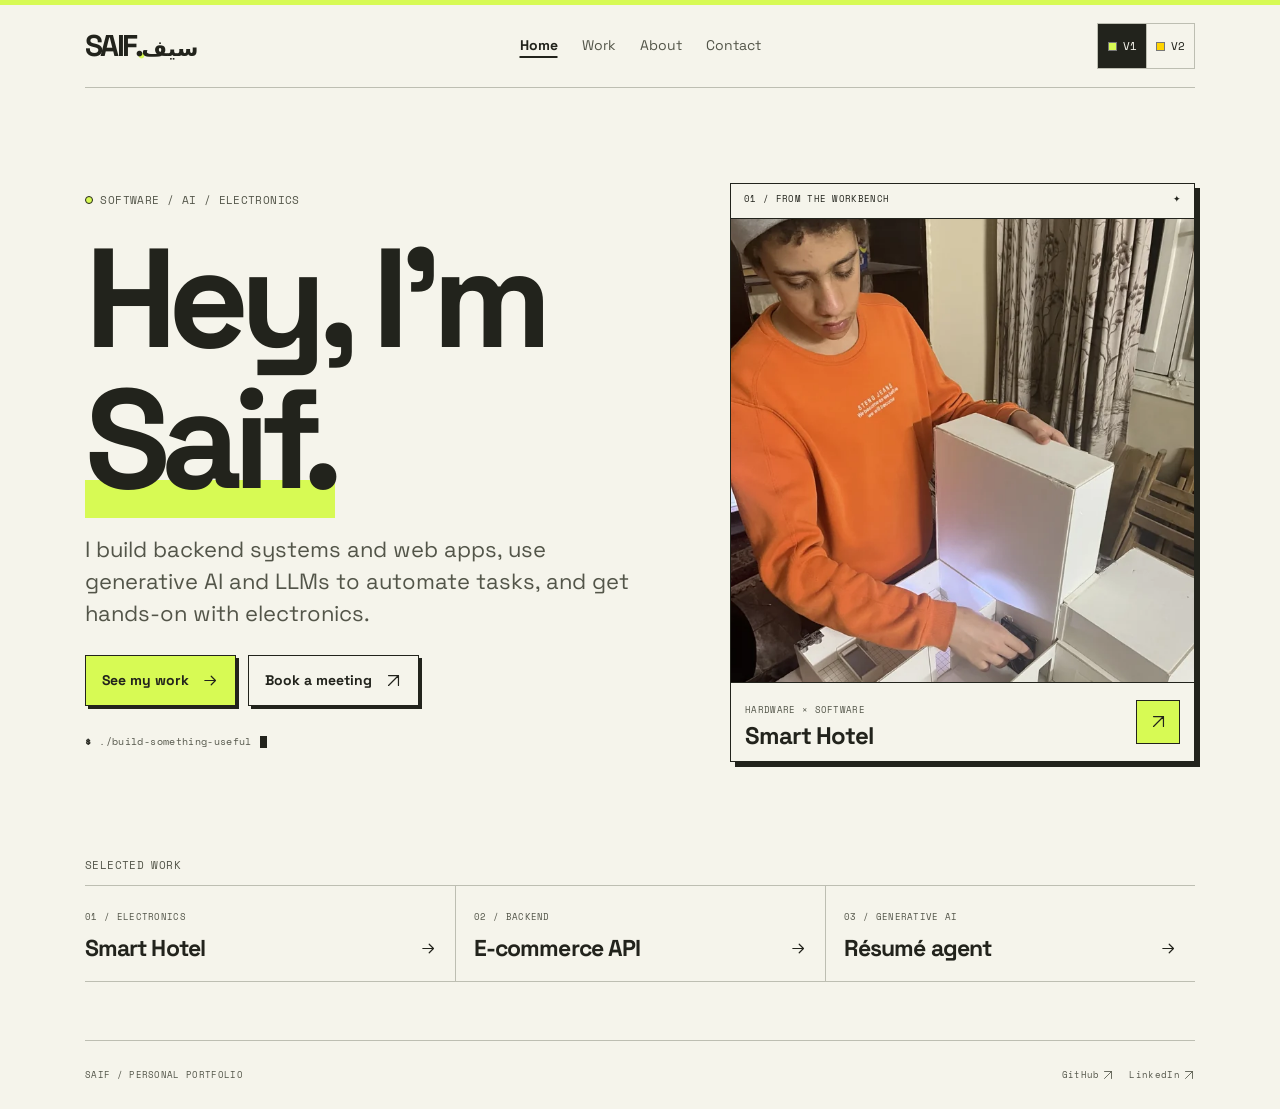
==== commit 9284295d: "Improve phone navigation and booking fallback" ====
--- a/index.html
+++ b/index.html
@@ -7,9 +7,9 @@
   <meta name="description" content="Saif builds backend systems, web apps, AI tools, automations, and electronics prototypes.">
   <title>Hey, I’m Saif.</title>
   <link rel="icon" href="favicon.svg" type="image/svg+xml">
-  <link rel="stylesheet" href="style.css">
+  <link rel="stylesheet" href="style.css?v=2">
   <script src="config.js" defer></script>
-  <script src="script.js" defer></script>
+  <script src="script.js?v=2" defer></script>
 </head>
 <body data-section="home">
   <a class="skip" href="#main">Skip to content</a>
@@ -36,7 +36,7 @@
         <p class="intro">I build backend systems and web apps, use generative AI and LLMs to automate tasks, and get hands-on with electronics.</p>
         <div class="actions">
           <a class="button primary" href="work.html" data-page>See my work <svg class="icon" viewBox="0 0 24 24" aria-hidden="true"><path d="M4 12h15m-6-6 6 6-6 6"/></svg></a>
-          <button class="button booking" type="button">Book a meeting <svg class="icon" viewBox="0 0 24 24" aria-hidden="true"><path d="M5 19 19 5M5 5h14v14"/></svg></button>
+          <a class="button booking" href="https://www.linkedin.com/in/saifeldeenahmed/">Book a meeting <svg class="icon" viewBox="0 0 24 24" aria-hidden="true"><path d="M5 19 19 5M5 5h14v14"/></svg></a>
         </div>
         <p class="terminal-line"><span aria-hidden="true">$</span> ./build-something-useful<span class="cursor" aria-hidden="true"></span></p>
       </div>
@@ -63,7 +63,7 @@
     <div><a href="https://github.com/SaifEldeen11">GitHub <svg class="icon" viewBox="0 0 24 24" aria-hidden="true"><path d="M5 19 19 5M5 5h14v14"/></svg></a><a href="https://www.linkedin.com/in/saifeldeenahmed/">LinkedIn <svg class="icon" viewBox="0 0 24 24" aria-hidden="true"><path d="M5 19 19 5M5 5h14v14"/></svg></a></div>
   </footer>
   <dialog id="booking-dialog" aria-labelledby="booking-title">
-    <button class="close-dialog" type="button" aria-label="Close booking dialog">×</button>
+    <form method="dialog"><button class="close-dialog" type="submit" aria-label="Close booking dialog">×</button></form>
     <p class="eyebrow">CONTACT / MEET SAIF</p>
     <h2 id="booking-title">Let’s find a time.</h2>
     <p>My booking calendar is being set up. Message me on LinkedIn and we’ll find a time that works.</p>
--- a/style.css
+++ b/style.css
@@ -18,6 +18,8 @@
   --panel: #ecebdf;
   --mono: "Space Mono", monospace;
   color-scheme: light;
+  -webkit-text-size-adjust: 100%;
+  text-size-adjust: 100%;
 }
 [data-theme="yellow"] {
   --paper: #fff;
@@ -42,7 +44,7 @@
 h1, h2 { letter-spacing: -.065em; line-height: 1; }
 a { color: inherit; text-decoration: none; }
 button { font: inherit; color: inherit; cursor: pointer; }
-img { display: block; width: 100%; height: auto; }
+img { display: block; max-width: 100%; width: 100%; height: auto; }
 a:focus-visible, button:focus-visible, summary:focus-visible { outline: 2px solid var(--ink); outline-offset: 4px; }
 [id] { scroll-margin-top: 24px; }
 .wrap { width: min(1110px, calc(100% - 72px)); margin-inline: auto; }
@@ -87,7 +89,7 @@
   align-items: center;
   justify-content: center;
   min-width: 48px;
-  min-height: 42px;
+  min-height: 44px;
   border: 0;
   background: var(--paper);
   font: 11px var(--mono);
@@ -136,7 +138,9 @@
 .featured-photo { display: block; overflow: hidden; }
 .prototype { aspect-ratio: 1; object-fit: cover; object-position: 50% 24%; }
 .featured-photo img { transition: transform .35s ease; }
-.featured-photo:hover img { transform: scale(1.035); }
+@media (hover: hover) and (pointer: fine) {
+  .featured-photo:hover img { transform: scale(1.035); }
+}
 .feature-frame figcaption { display: flex; justify-content: space-between; align-items: center; gap: 12px; border-top: 1px solid var(--ink); padding: 11px 14px; }
 .feature-frame strong { display: block; font-size: 24px; letter-spacing: -.04em; line-height: 1.1; margin-top: 3px; }
 .feature-frame .eyebrow { font-size: 9px; }
@@ -211,6 +215,7 @@
 .footer a { display: inline-flex; align-items: center; gap: 3px; min-height: 44px; }
 .footer .icon { width: 12px; height: 12px; }
 dialog { background: var(--paper); color: var(--ink); width: min(495px, calc(100% - 36px)); padding: 29px; border: 1px solid var(--ink); box-shadow: 6px 6px var(--accent); }
+dialog:not([open]) { display: none; }
 dialog::backdrop { background: #0009; }
 dialog h2 { font-size: 42px; margin: 10px 0; }
 dialog .button { margin-top: 20px; }
@@ -218,16 +223,28 @@
 
 @media (max-width: 750px) {
   .wrap { width: calc(100% - 36px); }
-  .mast { grid-template-columns: 1fr auto; gap: 0 8px; min-height: 0; }
+  .mast { grid-template-columns: minmax(0, 1fr) auto; gap: 0 8px; min-height: 0; }
   .wordmark, .palettes { margin-block: 8px; }
-  .mast nav { grid-row: 2; grid-column: 1 / -1; justify-content: space-between; gap: 8px; border-top: 1px solid var(--line); }
-  .mast nav a { padding-inline: 4px; font-size: 13px; }
-  .home-hero, .project-layout, .about-layout, .contact-layout { grid-template-columns: 1fr; gap: 25px; }
+  .mast nav {
+    grid-row: 2;
+    grid-column: 1 / -1;
+    display: grid;
+    grid-template-columns: repeat(4, minmax(0, 1fr));
+    gap: 0;
+    border-top: 1px solid var(--line);
+  }
+  .mast nav a { justify-content: center; padding-inline: 3px; font-size: 14px; }
+  .mast nav [aria-current="page"] { background: var(--panel); }
+  .home-hero, .project-layout, .about-layout, .contact-layout { grid-template-columns: minmax(0, 1fr); gap: 25px; }
   .home-hero { padding-block: 34px; }
   .home-hero h1 { font-size: clamp(66px, 15.4vw, 105px); margin-block: 12px 17px; }
   .home-hero h1 br { display: none; }
   .intro { font-size: 17px; }
-  .home-hero .actions .button { padding-inline: 11px; font-size: 13px; }
+  .home-hero .actions { display: grid; grid-template-columns: repeat(2, minmax(0, 1fr)); }
+  .home-hero .actions .button { min-width: 0; padding-inline: 10px; gap: 6px; }
+  .contact-card .booking, dialog .button { width: 100%; }
+  dialog { max-height: calc(100vh - 36px); max-height: calc(100dvh - 36px); overflow: auto; }
+  dialog h2 { font-size: clamp(32px, 9vw, 42px); }
   .terminal-line { margin-top: 18px; }
   .feature-frame, .photo-frame, .project-visual, .contact-card { box-shadow: 3px 3px var(--ink); margin-right: 3px; }
   .feature-frame .prototype { aspect-ratio: 1.16; object-position: 50% 17%; }
@@ -239,6 +256,9 @@
   .project-copy, .about-copy { padding-top: 0; }
   .contact-layout h1 { font-size: clamp(48px, 10vw, 78px); }
 }
+@media (max-width: 360px) {
+  .home-hero .actions { grid-template-columns: minmax(0, 1fr); }
+}
 @media (prefers-reduced-motion: reduce) {
   *, *::before, *::after { animation: none !important; transition: none !important; }
   .draw.pending path { stroke-dashoffset: 0; }
